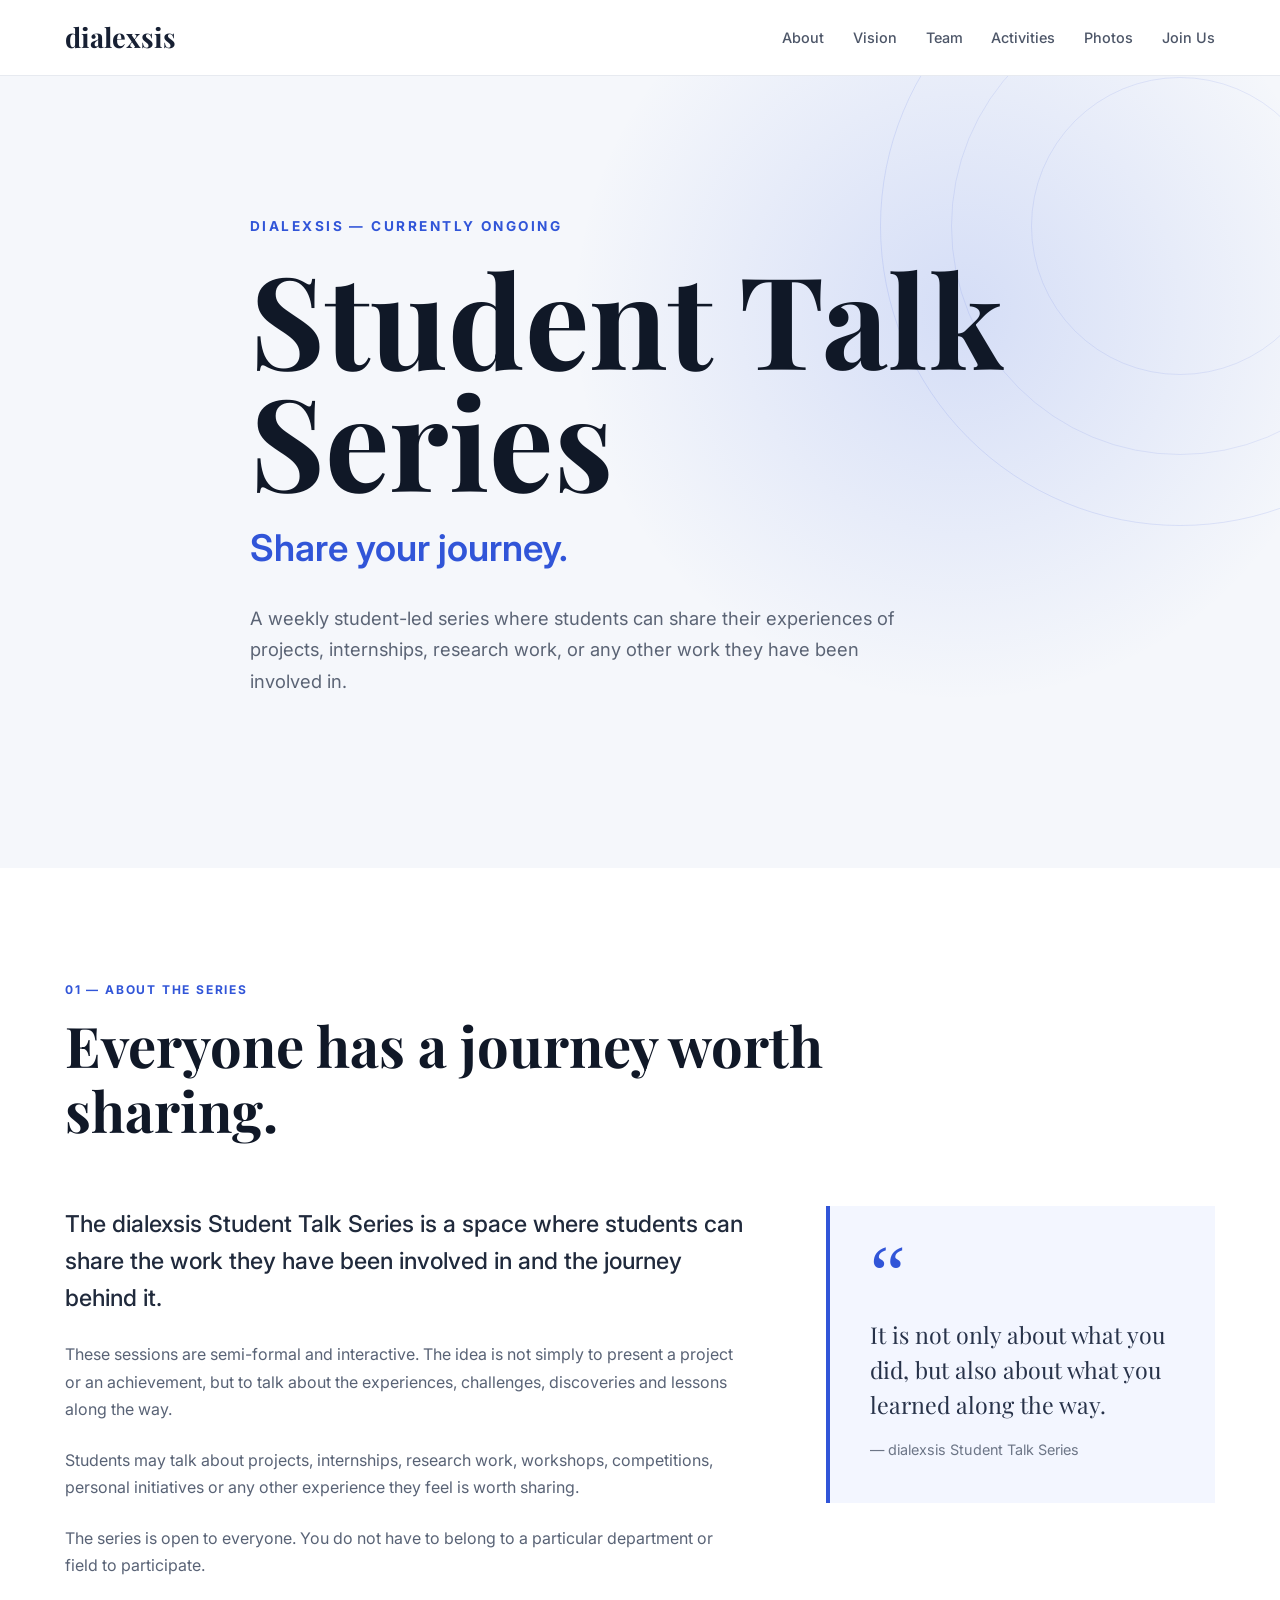
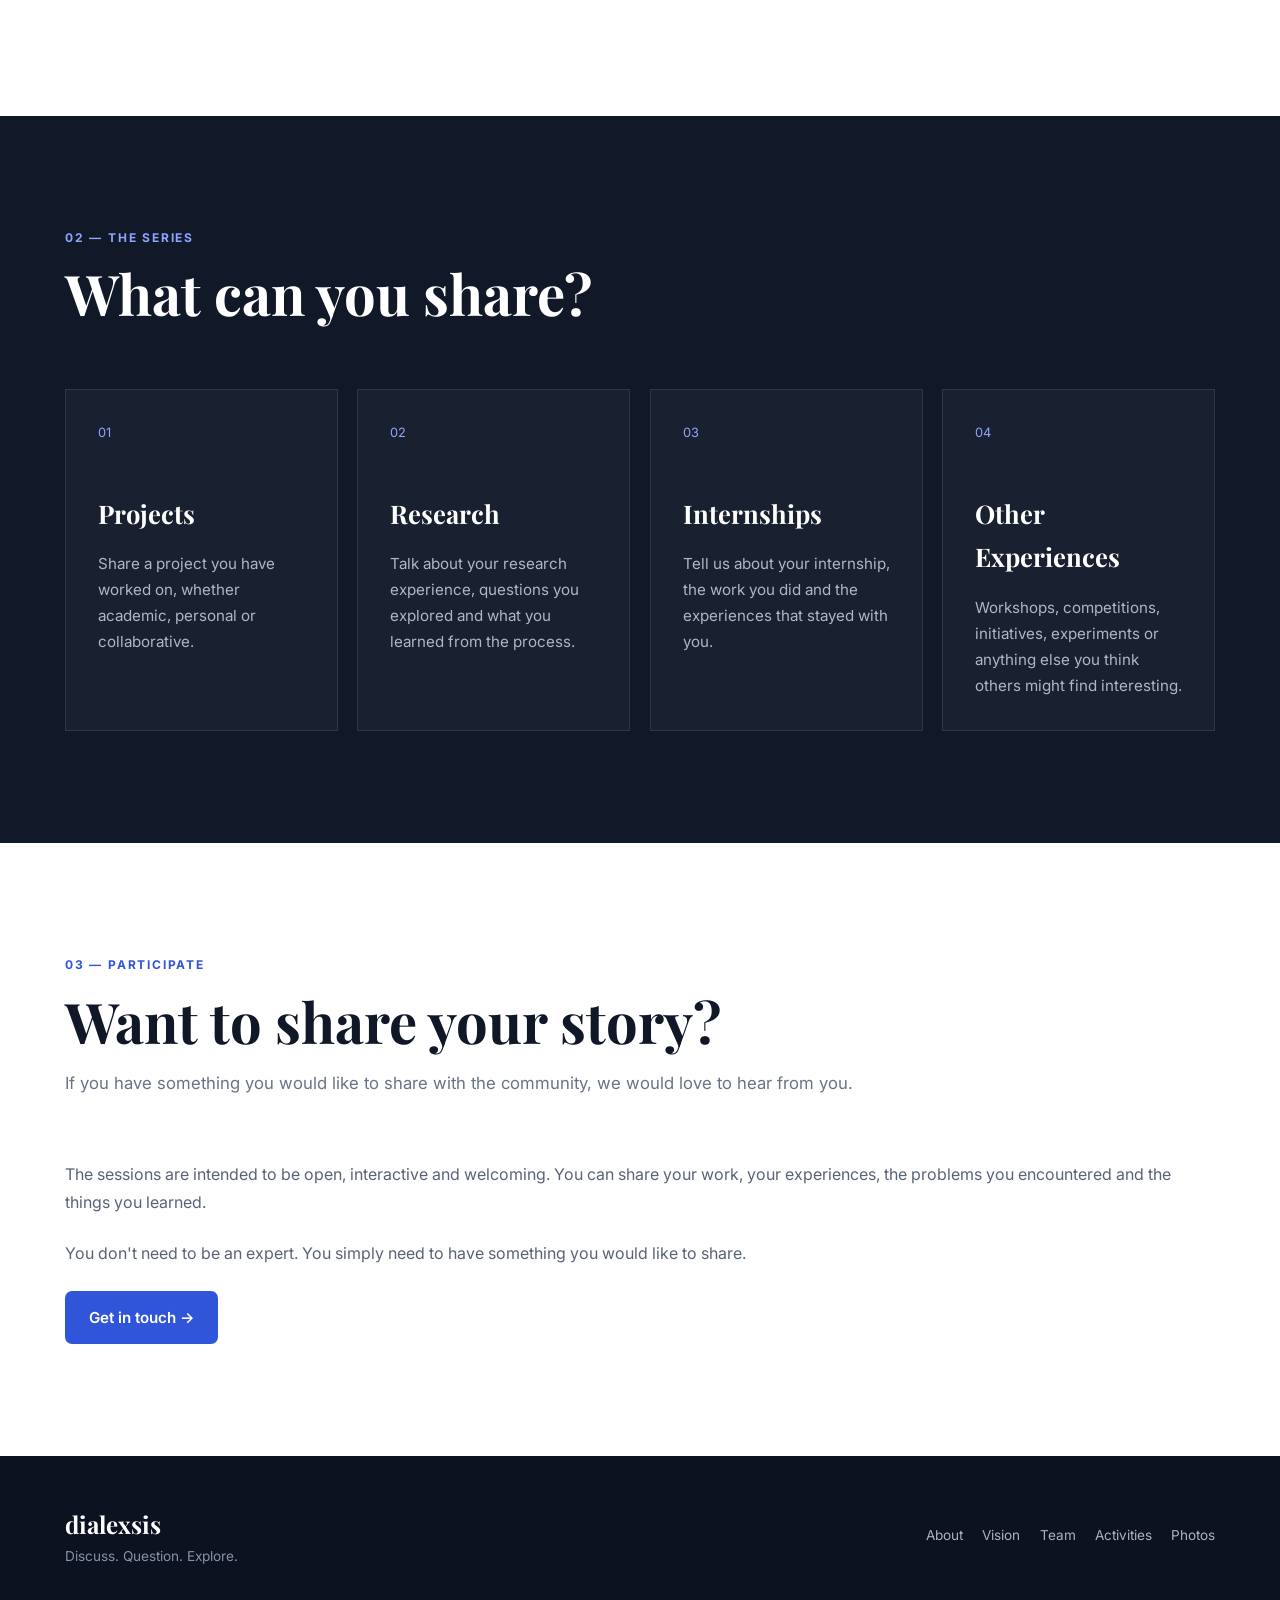
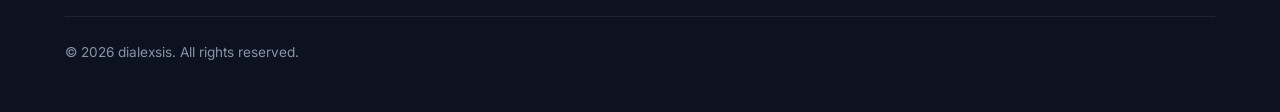
==== student-talk-series.html @ 33ed7efd "Create student-talk-series.html" ====
<!DOCTYPE html>
<html lang="en">

<head>

    <meta charset="UTF-8">

    <meta
        name="viewport"
        content="width=device-width, initial-scale=1.0"
    >

    <meta
        name="description"
        content="Dialexsis Student Talk Series — Students sharing their journeys, experiences and work."
    >

    <title>Student Talk Series | dialexsis</title>


    <!-- Google Fonts -->

    <link rel="preconnect" href="https://fonts.googleapis.com">

    <link
        rel="preconnect"
        href="https://fonts.gstatic.com"
        crossorigin
    >

    <link
        href="https://fonts.googleapis.com/css2?family=Inter:wght@400;500;600;700;800&family=Playfair+Display:wght@600;700&display=swap"
        rel="stylesheet"
    >


    <!-- Existing CSS -->

    <link
        rel="stylesheet"
        href="style.css"
    >

</head>


<body>


    <!-- =====================================================
         NAVIGATION
    ====================================================== -->

    <nav class="navbar">

        <div class="container nav-container">

            <a
                href="index.html"
                class="logo"
            >
                dialexsis
            </a>


            <ul class="nav-links">

                <li>
                    <a href="index.html#about">
                        About
                    </a>
                </li>

                <li>
                    <a href="index.html#vision">
                        Vision
                    </a>
                </li>

                <li>
                    <a href="index.html#team">
                        Team
                    </a>
                </li>

                <li>
                    <a href="index.html#activities">
                        Activities
                    </a>
                </li>

                <li>
                    <a href="index.html#gallery">
                        Photos
                    </a>
                </li>

                <li>
                    <a href="index.html#join">
                        Join Us
                    </a>
                </li>

            </ul>

        </div>

    </nav>



    <!-- =====================================================
         STUDENT TALK SERIES
    ====================================================== -->

    <header class="hero">

        <div class="hero-background"></div>

        <div class="container hero-content">

            <p class="hero-small">
                DIALEXSIS — CURRENTLY ONGOING
            </p>

            <h1>
                Student Talk Series
            </h1>

            <p class="hero-tagline">
                Share your journey.
            </p>

            <p class="hero-description">
                A weekly student-led series where students can
                share their experiences of projects, internships,
                research work, or any other work they have been
                involved in.
            </p>

        </div>

    </header>



    <!-- =====================================================
         INTRODUCTION
    ====================================================== -->

    <section class="section about">

        <div class="container">

            <div class="section-heading">

                <span>
                    01 — ABOUT THE SERIES
                </span>

                <h2>
                    Everyone has a journey worth sharing.
                </h2>

            </div>


            <div class="about-grid">

                <div class="about-main">

                    <p class="large-text">
                        The dialexsis Student Talk Series is a
                        space where students can share the work
                        they have been involved in and the journey
                        behind it.
                    </p>

                    <p>
                        These sessions are semi-formal and
                        interactive. The idea is not simply to
                        present a project or an achievement, but
                        to talk about the experiences, challenges,
                        discoveries and lessons along the way.
                    </p>

                    <p>
                        Students may talk about projects,
                        internships, research work, workshops,
                        competitions, personal initiatives or
                        any other experience they feel is worth
                        sharing.
                    </p>

                    <p>
                        The series is open to everyone. You do not
                        have to belong to a particular department
                        or field to participate.
                    </p>

                </div>


                <div class="about-quote">

                    <div class="quote-mark">
                        “
                    </div>

                    <blockquote>
                        It is not only about what you did,
                        but also about what you learned
                        along the way.
                    </blockquote>

                    <p>
                        — dialexsis Student Talk Series
                    </p>

                </div>

            </div>

        </div>

    </section>



    <!-- =====================================================
         WHAT TO EXPECT
    ====================================================== -->

    <section class="section vision">

        <div class="container">

            <div class="section-heading light">

                <span>
                    02 — THE SERIES
                </span>

                <h2>
                    What can you share?
                </h2>

            </div>


            <div class="vision-grid">


                <div class="vision-card">

                    <div class="vision-number">
                        01
                    </div>

                    <h3>
                        Projects
                    </h3>

                    <p>
                        Share a project you have worked on,
                        whether academic, personal or
                        collaborative.
                    </p>

                </div>


                <div class="vision-card">

                    <div class="vision-number">
                        02
                    </div>

                    <h3>
                        Research
                    </h3>

                    <p>
                        Talk about your research experience,
                        questions you explored and what you
                        learned from the process.
                    </p>

                </div>


                <div class="vision-card">

                    <div class="vision-number">
                        03
                    </div>

                    <h3>
                        Internships
                    </h3>

                    <p>
                        Tell us about your internship, the work
                        you did and the experiences that stayed
                        with you.
                    </p>

                </div>


                <div class="vision-card">

                    <div class="vision-number">
                        04
                    </div>

                    <h3>
                        Other Experiences
                    </h3>

                    <p>
                        Workshops, competitions, initiatives,
                        experiments or anything else you think
                        others might find interesting.
                    </p>

                </div>


            </div>

        </div>

    </section>



    <!-- =====================================================
         PARTICIPATE
    ====================================================== -->

    <section class="section">

        <div class="container">

            <div class="section-heading">

                <span>
                    03 — PARTICIPATE
                </span>

                <h2>
                    Want to share your story?
                </h2>

                <p>
                    If you have something you would like to
                    share with the community, we would love
                    to hear from you.
                </p>

            </div>


            <div class="about-main">

                <p>
                    The sessions are intended to be open,
                    interactive and welcoming. You can share
                    your work, your experiences, the problems
                    you encountered and the things you learned.
                </p>

                <p>
                    You don't need to be an expert. You simply
                    need to have something you would like to
                    share.
                </p>


                <a
                    href="mailto:dialexsis.community@gmail.com"
                    class="button button-primary"
                >
                    Get in touch →
                </a>

            </div>

        </div>

    </section>



    <!-- =====================================================
         FOOTER
    ====================================================== -->

    <footer class="footer">

        <div class="container footer-content">

            <div>

                <h3>
                    dialexsis
                </h3>

                <p>
                    Discuss. Question. Explore.
                </p>

            </div>


            <div class="footer-links">

                <a href="index.html#about">
                    About
                </a>

                <a href="index.html#vision">
                    Vision
                </a>

                <a href="index.html#team">
                    Team
                </a>

                <a href="index.html#activities">
                    Activities
                </a>

                <a href="index.html#gallery">
                    Photos
                </a>

            </div>


            <p class="copyright">
                © 2026 dialexsis. All rights reserved.
            </p>

        </div>

    </footer>


</body>

</html>
---- style.css ----
/* =========================================================
   RESET
========================================================= */

* {
    margin: 0;
    padding: 0;
    box-sizing: border-box;
}


html {
    scroll-behavior: smooth;
}


body {
    font-family: "Inter", sans-serif;
    line-height: 1.7;
    color: #172033;
    background: #ffffff;
}


img {
    width: 100%;
    display: block;
}


a {
    text-decoration: none;
    color: inherit;
}


.container {
    width: min(1150px, 90%);
    margin: 0 auto;
}


/* =========================================================
   NAVIGATION
========================================================= */

.navbar {
    position: sticky;
    top: 0;
    z-index: 1000;

    background: rgba(255, 255, 255, 0.94);

    backdrop-filter: blur(12px);

    border-bottom: 1px solid #e7eaf0;
}


.nav-container {
    min-height: 75px;

    display: flex;
    align-items: center;
    justify-content: space-between;
}


.logo {
    font-family: "Playfair Display", serif;

    font-size: 1.7rem;
    font-weight: 700;

    color: #172033;
}


.nav-links {
    list-style: none;

    display: flex;
    align-items: center;

    gap: 1.8rem;
}


.nav-links a {
    font-size: 0.9rem;
    font-weight: 500;

    color: #4d5668;

    transition: 0.25s ease;
}


.nav-links a:hover {
    color: #3155d8;
}


/* =========================================================
   HERO
========================================================= */

.hero {
    position: relative;

    min-height: 88vh;

    display: flex;
    align-items: center;

    overflow: hidden;

    background:
        radial-gradient(
            circle at 75% 30%,
            rgba(65, 105, 225, 0.18),
            transparent 35%
        ),
        #f5f7fb;
}


.hero-background {
    position: absolute;

    width: 600px;
    height: 600px;

    right: -200px;
    top: -150px;

    border-radius: 50%;

    border: 1px solid rgba(49, 85, 216, 0.12);
}


.hero-background::before,
.hero-background::after {
    content: "";

    position: absolute;

    border-radius: 50%;

    border: 1px solid rgba(49, 85, 216, 0.1);
}


.hero-background::before {
    inset: 70px;
}


.hero-background::after {
    inset: 150px;
}


.hero-content {
    position: relative;
    z-index: 2;

    max-width: 780px;
}


.hero-small {
    font-size: 0.85rem;
    font-weight: 700;

    letter-spacing: 0.18em;

    color: #3155d8;

    margin-bottom: 1.2rem;
}


.hero h1 {
    font-family: "Playfair Display", serif;

    font-size: clamp(4rem, 10vw, 8rem);

    line-height: 0.95;

    margin-bottom: 1rem;

    color: #101827;
}


.hero-tagline {
    font-size: clamp(1.5rem, 3vw, 2.3rem);

    font-weight: 600;

    color: #3155d8;

    margin-bottom: 1.5rem;
}


.hero-description {
    max-width: 650px;

    font-size: 1.15rem;

    color: #5b6475;

    margin-bottom: 2rem;
}


.hero-buttons {
    display: flex;

    flex-wrap: wrap;

    gap: 1rem;
}


/* =========================================================
   BUTTONS
========================================================= */

.button {
    display: inline-flex;

    align-items: center;
    justify-content: center;

    padding: 0.85rem 1.5rem;

    border-radius: 7px;

    font-size: 0.95rem;
    font-weight: 600;

    transition: 0.25s ease;
}


.button-primary {
    background: #3155d8;

    color: #ffffff;
}


.button-primary:hover {
    background: #2444bd;

    transform: translateY(-2px);
}


.button-secondary {
    border: 1px solid #ccd2df;

    color: #303a4d;

    background: #ffffff;
}


.button-secondary:hover {
    border-color: #3155d8;

    color: #3155d8;
}


.button-light {
    background: #ffffff;

    color: #3155d8;
}


.button-light:hover {
    transform: translateY(-2px);
}


/* =========================================================
   GENERAL SECTIONS
========================================================= */

.section {
    padding: 7rem 0;
}


.section-heading {
    max-width: 800px;

    margin-bottom: 4rem;
}


.section-heading > span {
    display: block;

    font-size: 0.75rem;
    font-weight: 700;

    letter-spacing: 0.15em;

    color: #3155d8;

    margin-bottom: 0.8rem;
}


.section-heading h2 {
    font-family: "Playfair Display", serif;

    font-size: clamp(2.3rem, 5vw, 3.5rem);

    line-height: 1.15;

    color: #101827;

    margin-bottom: 1rem;
}


.section-heading p {
    color: #697386;

    font-size: 1.05rem;
}


/* =========================================================
   ABOUT
========================================================= */

.about {
    background: #ffffff;
}


.about-grid {
    display: grid;

    grid-template-columns: 1.4fr 0.8fr;

    gap: 5rem;

    align-items: start;
}


.about-main p {
    color: #596376;

    margin-bottom: 1.5rem;
}


.about-main .large-text {
    font-size: 1.45rem;

    line-height: 1.6;

    color: #202a3c;

    font-weight: 500;
}


.about-quote {
    padding: 2.5rem;

    background: #f3f6ff;

    border-left: 4px solid #3155d8;
}


.quote-mark {
    font-family: Georgia, serif;

    font-size: 5rem;

    line-height: 0.7;

    color: #3155d8;
}


.about-quote blockquote {
    font-family: "Playfair Display", serif;

    font-size: 1.45rem;

    line-height: 1.5;

    color: #273249;

    margin: 1rem 0;
}


.about-quote p {
    font-size: 0.9rem;

    color: #6d7687;
}


/* =========================================================
   VISION
========================================================= */

.vision {
    background: #111827;

    color: #ffffff;
}


.section-heading.light h2 {
    color: #ffffff;
}


.section-heading.light > span {
    color: #8ea4ff;
}


.section-heading.light p {
    color: #aeb7c7;
}


.vision-grid {
    display: grid;

    grid-template-columns: repeat(4, 1fr);

    gap: 1.2rem;
}


.vision-card {
    padding: 2rem;

    min-height: 270px;

    border: 1px solid rgba(255, 255, 255, 0.1);

    background: rgba(255, 255, 255, 0.035);

    transition: 0.3s ease;
}


.vision-card:hover {
    transform: translateY(-5px);

    border-color: rgba(142, 164, 255, 0.5);
}


.vision-number {
    font-size: 0.8rem;

    color: #8ea4ff;

    margin-bottom: 3rem;
}


.vision-card h3 {
    font-family: "Playfair Display", serif;

    font-size: 1.6rem;

    margin-bottom: 1rem;
}


.vision-card p {
    color: #aeb7c7;

    font-size: 0.95rem;
}


/* =========================================================
   TEAM
========================================================= */

.team {
    background: #f8f9fc;
}


.team-grid {
    display: grid;

    grid-template-columns: repeat(3, 1fr);

    gap: 1.5rem;
}


.team-card {
    background: #ffffff;

    border: 1px solid #e4e7ee;

    overflow: hidden;

    transition: 0.3s ease;
}


.team-card:hover {
    transform: translateY(-5px);

    box-shadow: 0 15px 35px rgba(20, 30, 50, 0.08);
}


.team-photo {
    height: 320px;

    overflow: hidden;

    background: #e8ebf2;
}


.team-photo img {
    width: 100%;
    height: 100%;

    object-fit: cover;
}


.team-info {
    padding: 1.8rem;
}


.team-info h3 {
    font-size: 1.25rem;

    margin-bottom: 0.3rem;
}


.team-role {
    color: #3155d8;

    font-size: 0.85rem;
    font-weight: 600;

    margin-bottom: 1rem;
}


.team-info p:last-child {
    color: #687285;

    font-size: 0.9rem;
}


/* =========================================================
   ACTIVITIES
========================================================= */

.activities {
    background: #ffffff;
}


.activity-grid {
    display: grid;

    grid-template-columns: repeat(2, 1fr);

    gap: 1.5rem;
}


.activity-card {
    border: 1px solid #e2e6ee;

    background: #ffffff;

    padding: 2.3rem;

    transition: 0.3s ease;
}


.activity-card:hover {
    transform: translateY(-4px);

    box-shadow: 0 15px 35px rgba(20, 30, 50, 0.07);
}


.activity-card.featured {
    grid-column: span 2;

    display: grid;

    grid-template-columns: 1fr 1fr;

    padding: 0;

    overflow: hidden;
}


.activity-image {
    min-height: 350px;

    background: #e9edf5;
}


.activity-image img {
    width: 100%;
    height: 100%;

    object-fit: cover;
}


.activity-card.featured .activity-content {
    padding: 3rem;
}


.activity-icon {
    font-size: 2rem;

    color: #3155d8;

    margin-bottom: 1.5rem;
}


.activity-label {
    font-size: 0.7rem;

    letter-spacing: 0.14em;

    font-weight: 700;

    color: #3155d8;
}


.activity-content h3 {
    font-family: "Playfair Display", serif;

    font-size: 1.7rem;

    margin: 0.6rem 0 1rem;
}


.activity-content p {
    color: #697386;

    font-size: 0.95rem;

    margin-bottom: 1rem;
}


/* =========================================================
   GALLERY
========================================================= */

.gallery {
    background: #f8f9fc;
}


.gallery-grid {
    display: grid;

    grid-template-columns: repeat(3, 1fr);

    grid-auto-rows: 260px;

    gap: 1rem;
}


.gallery-item {
    overflow: hidden;

    background: #e4e8ef;
}


.gallery-item.large {
    grid-column: span 2;
}


.gallery-item img {
    width: 100%;
    height: 100%;

    object-fit: cover;

    transition: transform 0.5s ease;
}


.gallery-item:hover img {
    transform: scale(1.04);
}


/* =========================================================
   JOIN
========================================================= */

.join {
    padding: 7rem 0;

    background: #3155d8;

    color: #ffffff;

    text-align: center;
}


.join-content {
    max-width: 750px;
}


.join-content > span {
    font-size: 0.75rem;

    font-weight: 700;

    letter-spacing: 0.15em;

    color: #c9d3ff;
}


.join h2 {
    font-family: "Playfair Display", serif;

    font-size: clamp(2.4rem, 5vw, 4rem);

    line-height: 1.15;

    margin: 1rem 0 1.5rem;
}


.join p {
    color: #dce3ff;

    max-width: 650px;

    margin: 0 auto 0.8rem;
}


.join .button {
    margin-top: 1.5rem;
}


/* =========================================================
   CONTACT
========================================================= */

.contact {
    background: #ffffff;
}


.contact-grid {
    display: grid;

    grid-template-columns: 1fr 1fr;

    gap: 4rem;
}


.contact-grid p {
    font-size: 1.2rem;

    color: #626c7d;
}


.contact-details {
    display: flex;

    flex-direction: column;

    gap: 1rem;
}


.contact-details a {
    color: #3155d8;

    font-weight: 600;
}


.contact-details a:hover {
    text-decoration: underline;
}


/* =========================================================
   FOOTER
========================================================= */

.footer {
    background: #0c1220;

    color: #ffffff;

    padding: 3rem 0;
}


.footer-content {
    display: grid;

    grid-template-columns: 1fr auto;

    gap: 2rem;

    align-items: center;
}


.footer h3 {
    font-family: "Playfair Display", serif;

    font-size: 1.5rem;
}


.footer p {
    color: #8993a6;

    font-size: 0.85rem;
}


.footer-links {
    display: flex;

    flex-wrap: wrap;

    gap: 1.2rem;
}


.footer-links a {
    color: #aab2c0;

    font-size: 0.85rem;
}


.footer-links a:hover {
    color: #ffffff;
}


.copyright {
    grid-column: 1 / -1;

    border-top: 1px solid rgba(255, 255, 255, 0.08);

    padding-top: 1.5rem;

    margin-top: 1rem;
}


/* =========================================================
   RESPONSIVE
========================================================= */

@media (max-width: 900px) {

    .nav-links {
        gap: 1rem;
    }


    .about-grid {
        grid-template-columns: 1fr;

        gap: 3rem;
    }


    .vision-grid {
        grid-template-columns: repeat(2, 1fr);
    }


    .team-grid {
        grid-template-columns: repeat(2, 1fr);
    }


    .activity-card.featured {
        grid-template-columns: 1fr;
    }


    .activity-card.featured {
        grid-column: span 1;
    }


    .gallery-grid {
        grid-template-columns: repeat(2, 1fr);
    }


    .gallery-item.large {
        grid-column: span 2;
    }

}


@media (max-width: 650px) {

    .navbar {
        position: relative;
    }


    .nav-container {
        flex-direction: column;

        padding: 1rem 0;

        gap: 1rem;
    }


    .nav-links {
        width: 100%;

        justify-content: center;

        flex-wrap: wrap;

        gap: 0.8rem 1rem;
    }


    .hero {
        min-height: 80vh;
    }


    .hero h1 {
        font-size: 4rem;
    }


    .hero-tagline {
        font-size: 1.5rem;
    }


    .section {
        padding: 5rem 0;
    }


    .vision-grid {
        grid-template-columns: 1fr;
    }


    .team-grid {
        grid-template-columns: 1fr;
    }


    .activity-grid {
        grid-template-columns: 1fr;
    }


    .activity-card.featured {
        grid-column: span 1;
    }


    .gallery-grid {
        grid-template-columns: 1fr;

        grid-auto-rows: 250px;
    }


    .gallery-item.large {
        grid-column: span 1;
    }


    .contact-grid {
        grid-template-columns: 1fr;

        gap: 2rem;
    }


    .footer-content {
        grid-template-columns: 1fr;
    }


    .footer-links {
        justify-content: flex-start;
    }

}
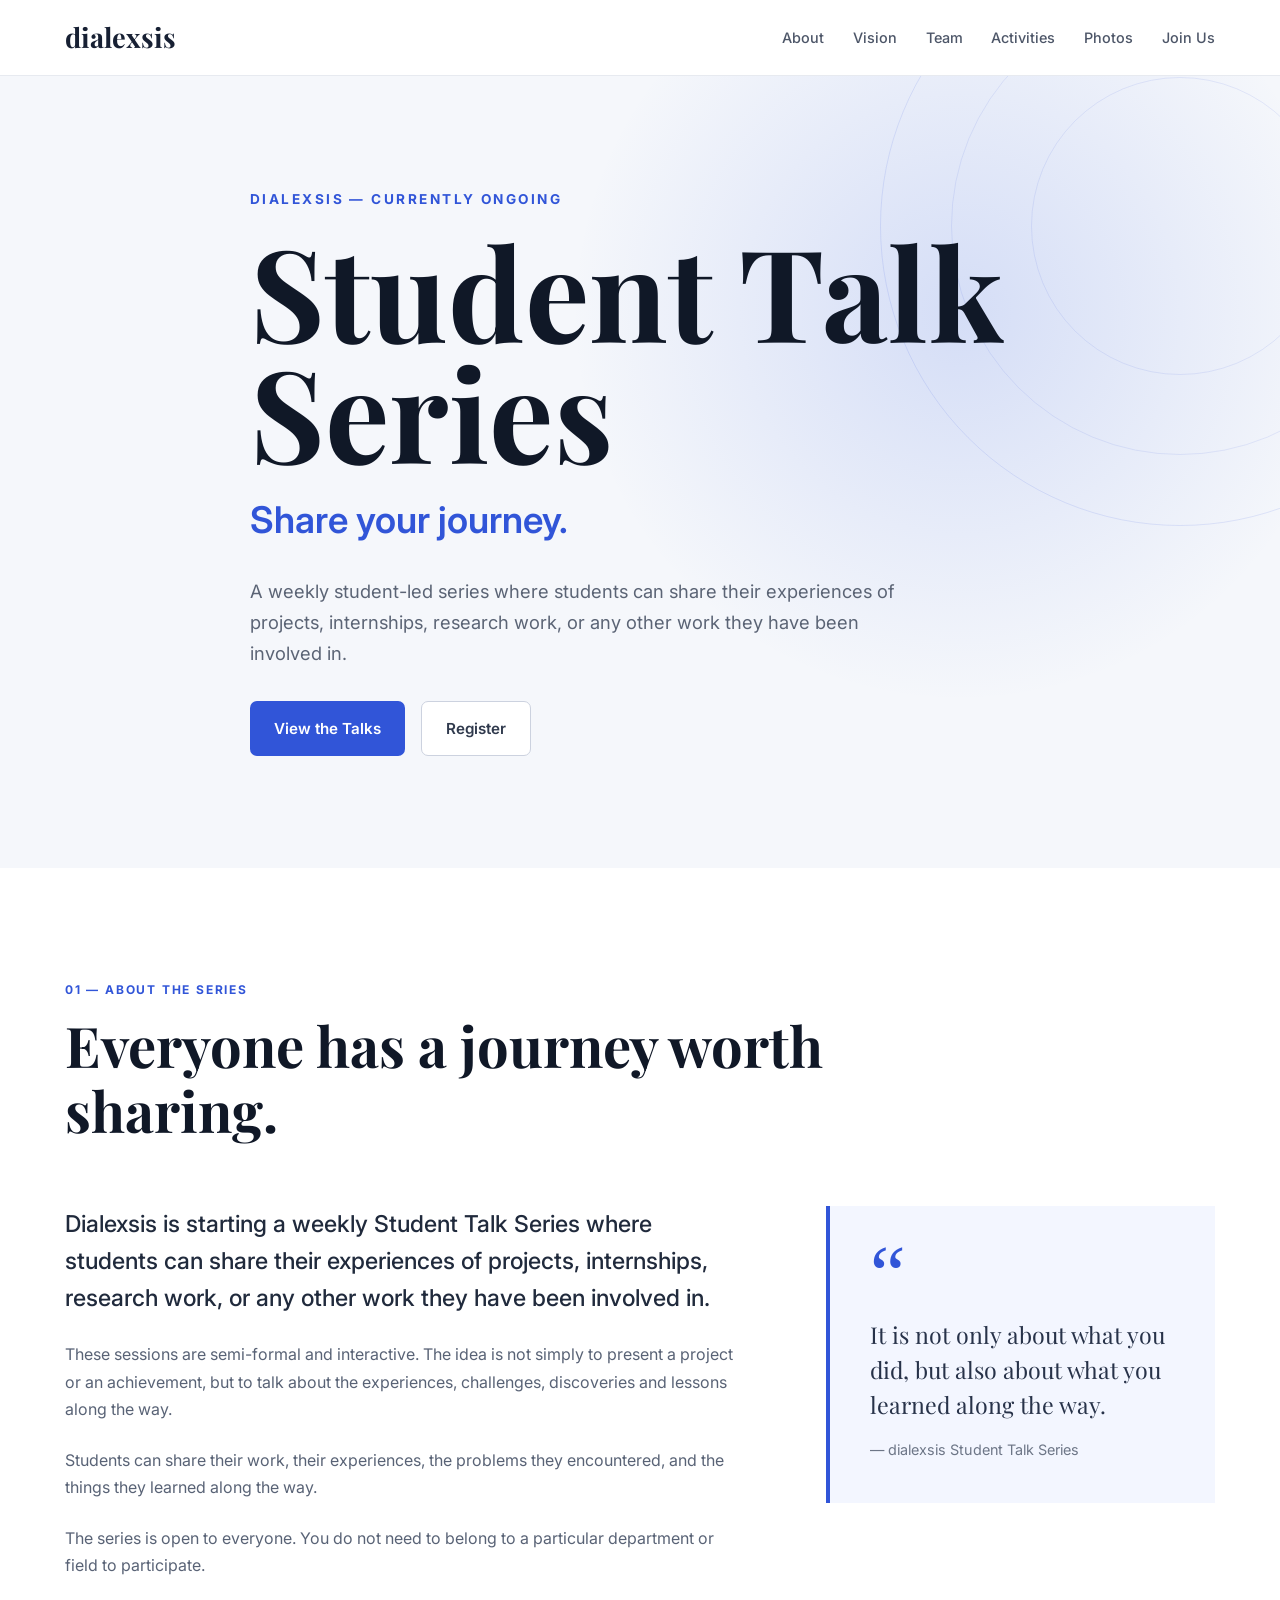
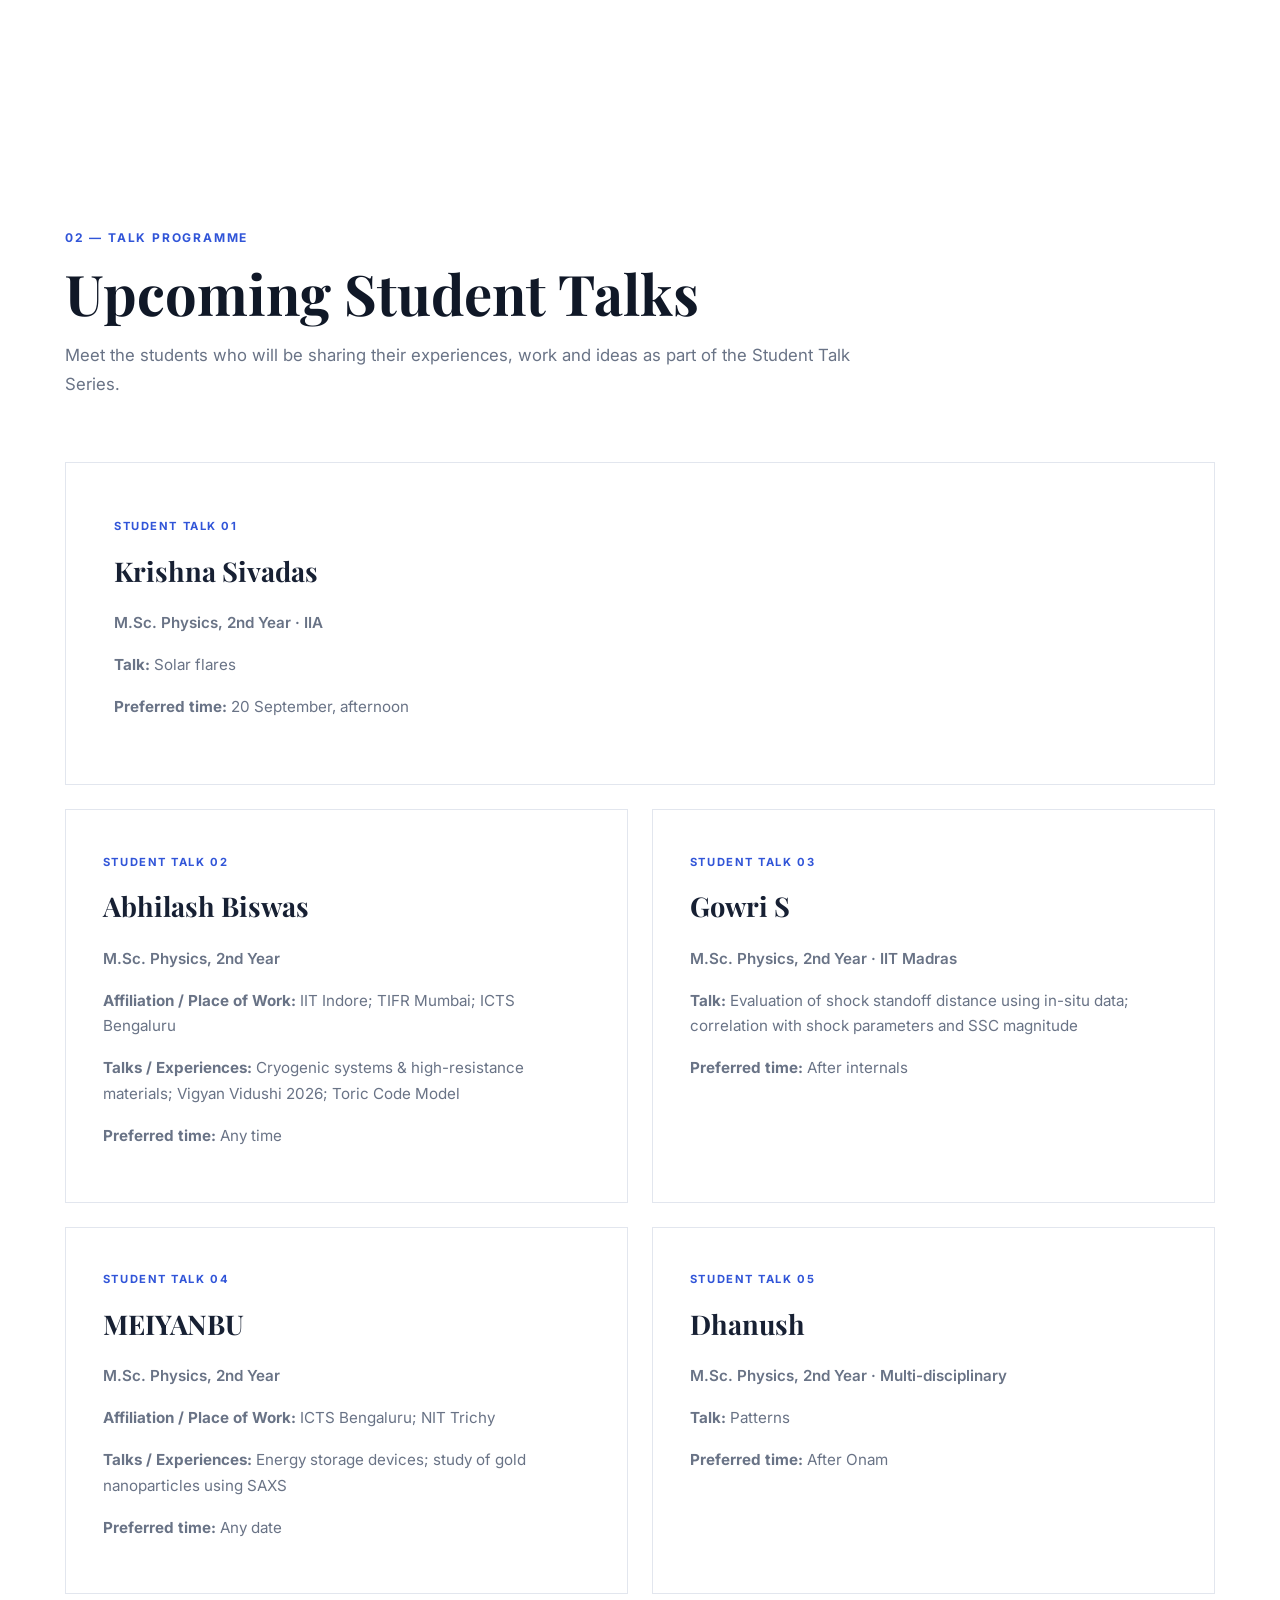
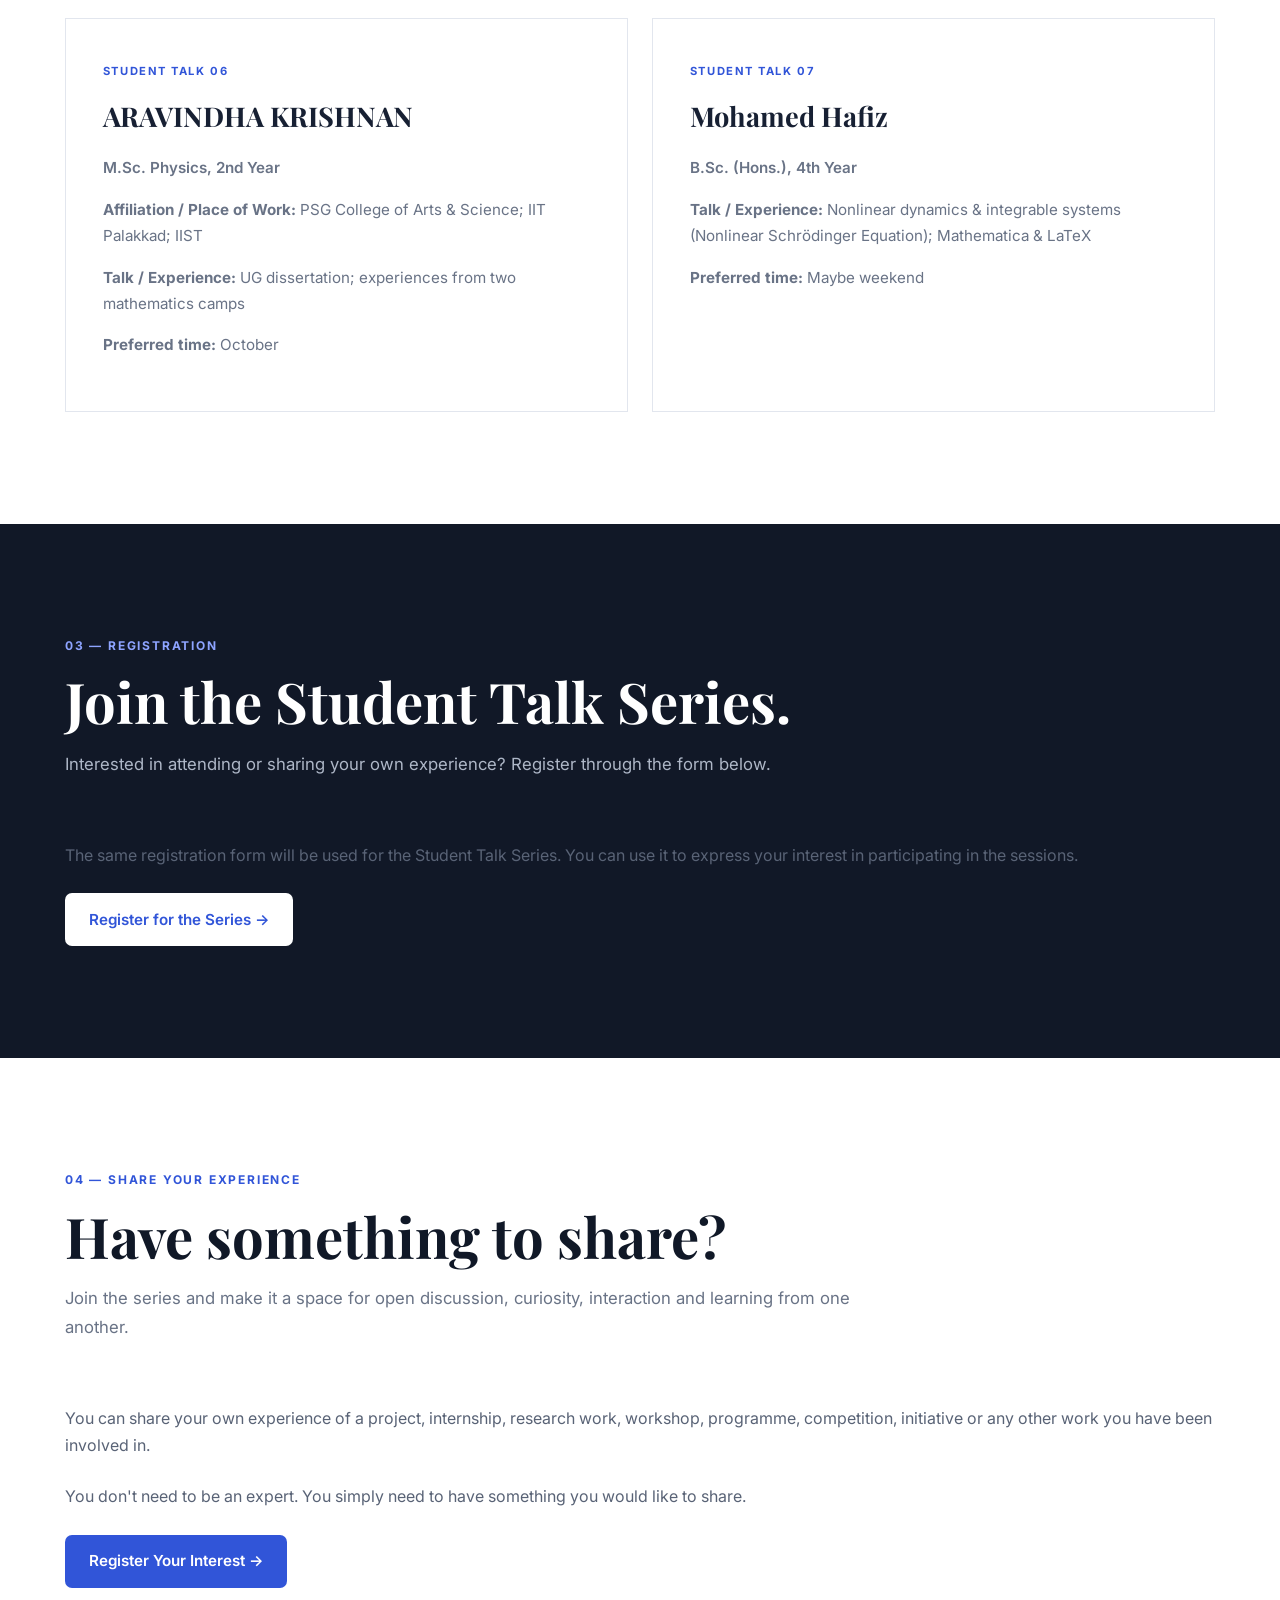
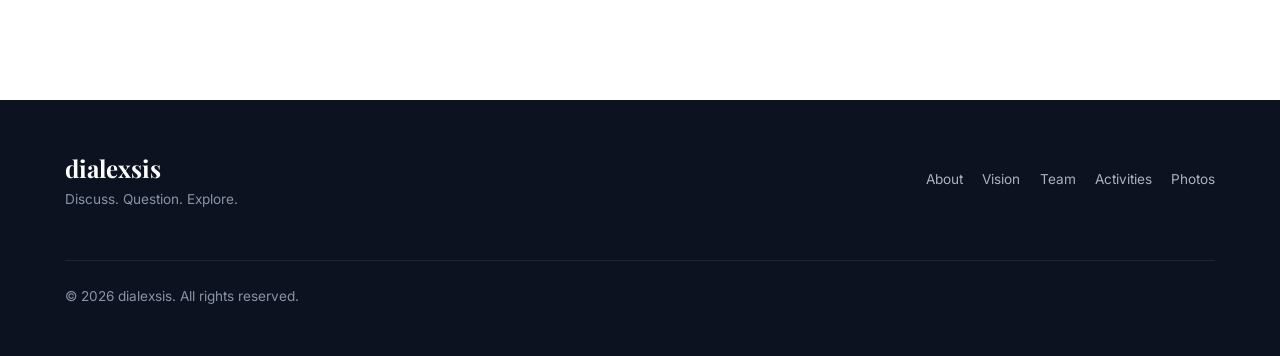
==== commit 1fe6d1ba: "Update student-talk-series.html" ====
--- a/student-talk-series.html
+++ b/student-talk-series.html
@@ -110,7 +110,7 @@
 
 
     <!-- =====================================================
-         STUDENT TALK SERIES
+         HERO
     ====================================================== -->
 
     <header class="hero">
@@ -138,6 +138,26 @@
                 involved in.
             </p>
 
+            <div class="hero-buttons">
+
+                <a
+                    href="#programme"
+                    class="button button-primary"
+                >
+                    View the Talks
+                </a>
+
+                <a
+                    href="https://docs.google.com/forms/d/e/1FAIpQLSfVk_ZsrqRqJwpsiGbAh3RlLjJ_Kyf0ZN32Xm0e-_2eigm2JQ/viewform?usp=publish-editor"
+                    target="_blank"
+                    rel="noopener noreferrer"
+                    class="button button-secondary"
+                >
+                    Register
+                </a>
+
+            </div>
+
         </div>
 
     </header>
@@ -145,7 +165,7 @@
 
 
     <!-- =====================================================
-         INTRODUCTION
+         ABOUT THE SERIES
     ====================================================== -->
 
     <section class="section about">
@@ -170,10 +190,11 @@
                 <div class="about-main">
 
                     <p class="large-text">
-                        The dialexsis Student Talk Series is a
-                        space where students can share the work
-                        they have been involved in and the journey
-                        behind it.
+                        Dialexsis is starting a weekly Student Talk
+                        Series where students can share their
+                        experiences of projects, internships,
+                        research work, or any other work they have
+                        been involved in.
                     </p>
 
                     <p>
@@ -185,16 +206,14 @@
                     </p>
 
                     <p>
-                        Students may talk about projects,
-                        internships, research work, workshops,
-                        competitions, personal initiatives or
-                        any other experience they feel is worth
-                        sharing.
+                        Students can share their work, their
+                        experiences, the problems they encountered,
+                        and the things they learned along the way.
                     </p>
 
                     <p>
                         The series is open to everyone. You do not
-                        have to belong to a particular department
+                        need to belong to a particular department
                         or field to participate.
                     </p>
 
@@ -228,9 +247,346 @@
 
 
     <!-- =====================================================
-         WHAT TO EXPECT
+         TALK PROGRAMME
     ====================================================== -->
 
+    <section
+        id="programme"
+        class="section activities"
+    >
+
+        <div class="container">
+
+            <div class="section-heading">
+
+                <span>
+                    02 — TALK PROGRAMME
+                </span>
+
+                <h2>
+                    Upcoming Student Talks
+                </h2>
+
+                <p>
+                    Meet the students who will be sharing their
+                    experiences, work and ideas as part of the
+                    Student Talk Series.
+                </p>
+
+            </div>
+
+
+            <div class="activity-grid">
+
+
+                <!-- TALK 1 -->
+
+                <article class="activity-card featured">
+
+                    <div class="activity-content">
+
+                        <span class="activity-label">
+                            STUDENT TALK 01
+                        </span>
+
+                        <h3>
+                            Krishna Sivadas
+                        </h3>
+
+                        <p class="team-role">
+                            M.Sc. Physics, 2nd Year · IIA
+                        </p>
+
+                        <p>
+                            <strong>
+                                Talk:
+                            </strong>
+                            Solar flares
+                        </p>
+
+                        <p>
+                            <strong>
+                                Preferred time:
+                            </strong>
+                            20 September, afternoon
+                        </p>
+
+                    </div>
+
+                </article>
+
+
+
+                <!-- TALK 2 -->
+
+                <article class="activity-card">
+
+                    <div class="activity-content">
+
+                        <span class="activity-label">
+                            STUDENT TALK 02
+                        </span>
+
+                        <h3>
+                            Abhilash Biswas
+                        </h3>
+
+                        <p class="team-role">
+                            M.Sc. Physics, 2nd Year
+                        </p>
+
+                        <p>
+                            <strong>
+                                Affiliation / Place of Work:
+                            </strong>
+                            IIT Indore; TIFR Mumbai; ICTS Bengaluru
+                        </p>
+
+                        <p>
+                            <strong>
+                                Talks / Experiences:
+                            </strong>
+                            Cryogenic systems &amp;
+                            high-resistance materials;
+                            Vigyan Vidushi 2026;
+                            Toric Code Model
+                        </p>
+
+                        <p>
+                            <strong>
+                                Preferred time:
+                            </strong>
+                            Any time
+                        </p>
+
+                    </div>
+
+                </article>
+
+
+
+                <!-- TALK 3 -->
+
+                <article class="activity-card">
+
+                    <div class="activity-content">
+
+                        <span class="activity-label">
+                            STUDENT TALK 03
+                        </span>
+
+                        <h3>
+                            Gowri S
+                        </h3>
+
+                        <p class="team-role">
+                            M.Sc. Physics, 2nd Year · IIT Madras
+                        </p>
+
+                        <p>
+                            <strong>
+                                Talk:
+                            </strong>
+                            Evaluation of shock standoff distance
+                            using in-situ data; correlation with
+                            shock parameters and SSC magnitude
+                        </p>
+
+                        <p>
+                            <strong>
+                                Preferred time:
+                            </strong>
+                            After internals
+                        </p>
+
+                    </div>
+
+                </article>
+
+
+
+                <!-- TALK 4 -->
+
+                <article class="activity-card">
+
+                    <div class="activity-content">
+
+                        <span class="activity-label">
+                            STUDENT TALK 04
+                        </span>
+
+                        <h3>
+                            MEIYANBU
+                        </h3>
+
+                        <p class="team-role">
+                            M.Sc. Physics, 2nd Year
+                        </p>
+
+                        <p>
+                            <strong>
+                                Affiliation / Place of Work:
+                            </strong>
+                            ICTS Bengaluru; NIT Trichy
+                        </p>
+
+                        <p>
+                            <strong>
+                                Talks / Experiences:
+                            </strong>
+                            Energy storage devices;
+                            study of gold nanoparticles using SAXS
+                        </p>
+
+                        <p>
+                            <strong>
+                                Preferred time:
+                            </strong>
+                            Any date
+                        </p>
+
+                    </div>
+
+                </article>
+
+
+
+                <!-- TALK 5 -->
+
+                <article class="activity-card">
+
+                    <div class="activity-content">
+
+                        <span class="activity-label">
+                            STUDENT TALK 05
+                        </span>
+
+                        <h3>
+                            Dhanush
+                        </h3>
+
+                        <p class="team-role">
+                            M.Sc. Physics, 2nd Year · Multi-disciplinary
+                        </p>
+
+                        <p>
+                            <strong>
+                                Talk:
+                            </strong>
+                            Patterns
+                        </p>
+
+                        <p>
+                            <strong>
+                                Preferred time:
+                            </strong>
+                            After Onam
+                        </p>
+
+                    </div>
+
+                </article>
+
+
+
+                <!-- TALK 6 -->
+
+                <article class="activity-card">
+
+                    <div class="activity-content">
+
+                        <span class="activity-label">
+                            STUDENT TALK 06
+                        </span>
+
+                        <h3>
+                            ARAVINDHA KRISHNAN
+                        </h3>
+
+                        <p class="team-role">
+                            M.Sc. Physics, 2nd Year
+                        </p>
+
+                        <p>
+                            <strong>
+                                Affiliation / Place of Work:
+                            </strong>
+                            PSG College of Arts &amp; Science;
+                            IIT Palakkad; IIST
+                        </p>
+
+                        <p>
+                            <strong>
+                                Talk / Experience:
+                            </strong>
+                            UG dissertation; experiences from
+                            two mathematics camps
+                        </p>
+
+                        <p>
+                            <strong>
+                                Preferred time:
+                            </strong>
+                            October
+                        </p>
+
+                    </div>
+
+                </article>
+
+
+
+                <!-- TALK 7 -->
+
+                <article class="activity-card">
+
+                    <div class="activity-content">
+
+                        <span class="activity-label">
+                            STUDENT TALK 07
+                        </span>
+
+                        <h3>
+                            Mohamed Hafiz
+                        </h3>
+
+                        <p class="team-role">
+                            B.Sc. (Hons.), 4th Year
+                        </p>
+
+                        <p>
+                            <strong>
+                                Talk / Experience:
+                            </strong>
+                            Nonlinear dynamics &amp; integrable
+                            systems (Nonlinear Schrödinger Equation);
+                            Mathematica &amp; LaTeX
+                        </p>
+
+                        <p>
+                            <strong>
+                                Preferred time:
+                            </strong>
+                            Maybe weekend
+                        </p>
+
+                    </div>
+
+                </article>
+
+
+            </div>
+
+        </div>
+
+    </section>
+
+
+
+    <!-- =====================================================
+         REGISTRATION
+    ====================================================== -->
+
     <section class="section vision">
 
         <div class="container">
@@ -238,94 +594,39 @@
             <div class="section-heading light">
 
                 <span>
-                    02 — THE SERIES
+                    03 — REGISTRATION
                 </span>
 
                 <h2>
-                    What can you share?
+                    Join the Student Talk Series.
                 </h2>
 
-            </div>
-
-
-            <div class="vision-grid">
-
-
-                <div class="vision-card">
-
-                    <div class="vision-number">
-                        01
-                    </div>
-
-                    <h3>
-                        Projects
-                    </h3>
-
-                    <p>
-                        Share a project you have worked on,
-                        whether academic, personal or
-                        collaborative.
-                    </p>
-
-                </div>
-
-
-                <div class="vision-card">
-
-                    <div class="vision-number">
-                        02
-                    </div>
-
-                    <h3>
-                        Research
-                    </h3>
-
-                    <p>
-                        Talk about your research experience,
-                        questions you explored and what you
-                        learned from the process.
-                    </p>
-
-                </div>
-
-
-                <div class="vision-card">
-
-                    <div class="vision-number">
-                        03
-                    </div>
-
-                    <h3>
-                        Internships
-                    </h3>
-
-                    <p>
-                        Tell us about your internship, the work
-                        you did and the experiences that stayed
-                        with you.
-                    </p>
-
-                </div>
-
-
-                <div class="vision-card">
-
-                    <div class="vision-number">
-                        04
-                    </div>
-
-                    <h3>
-                        Other Experiences
-                    </h3>
-
-                    <p>
-                        Workshops, competitions, initiatives,
-                        experiments or anything else you think
-                        others might find interesting.
-                    </p>
-
-                </div>
-
+                <p>
+                    Interested in attending or sharing your own
+                    experience? Register through the form below.
+                </p>
+
+            </div>
+
+
+            <div class="about-main">
+
+                <p>
+                    The same registration form will be used for
+                    the Student Talk Series. You can use it to
+                    express your interest in participating in the
+                    sessions.
+                </p>
+
+
+                <a
+                    href="https://docs.google.com/forms/d/e/1FAIpQLSfVk_ZsrqRqJwpsiGbAh3RlLjJ_Kyf0ZN32Xm0e-_2eigm2JQ/viewform?usp=publish-editor"
+                    target="_blank"
+                    rel="noopener noreferrer"
+                    class="button button-light"
+                >
+                    Register for the Series →
+                </a>
 
             </div>
 
@@ -346,17 +647,17 @@
             <div class="section-heading">
 
                 <span>
-                    03 — PARTICIPATE
+                    04 — SHARE YOUR EXPERIENCE
                 </span>
 
                 <h2>
-                    Want to share your story?
+                    Have something to share?
                 </h2>
 
                 <p>
-                    If you have something you would like to
-                    share with the community, we would love
-                    to hear from you.
+                    Join the series and make it a space for open
+                    discussion, curiosity, interaction and
+                    learning from one another.
                 </p>
 
             </div>
@@ -365,24 +666,25 @@
             <div class="about-main">
 
                 <p>
-                    The sessions are intended to be open,
-                    interactive and welcoming. You can share
-                    your work, your experiences, the problems
-                    you encountered and the things you learned.
+                    You can share your own experience of a project,
+                    internship, research work, workshop, programme,
+                    competition, initiative or any other work you
+                    have been involved in.
                 </p>
 
                 <p>
-                    You don't need to be an expert. You simply
-                    need to have something you would like to
-                    share.
+                    You don't need to be an expert. You simply need
+                    to have something you would like to share.
                 </p>
 
 
                 <a
-                    href="mailto:dialexsis.community@gmail.com"
+                    href="https://docs.google.com/forms/d/e/1FAIpQLSfVk_ZsrqRqJwpsiGbAh3RlLjJ_Kyf0ZN32Xm0e-_2eigm2JQ/viewform?usp=publish-editor"
+                    target="_blank"
+                    rel="noopener noreferrer"
                     class="button button-primary"
                 >
-                    Get in touch →
+                    Register Your Interest →
                 </a>
 
             </div>
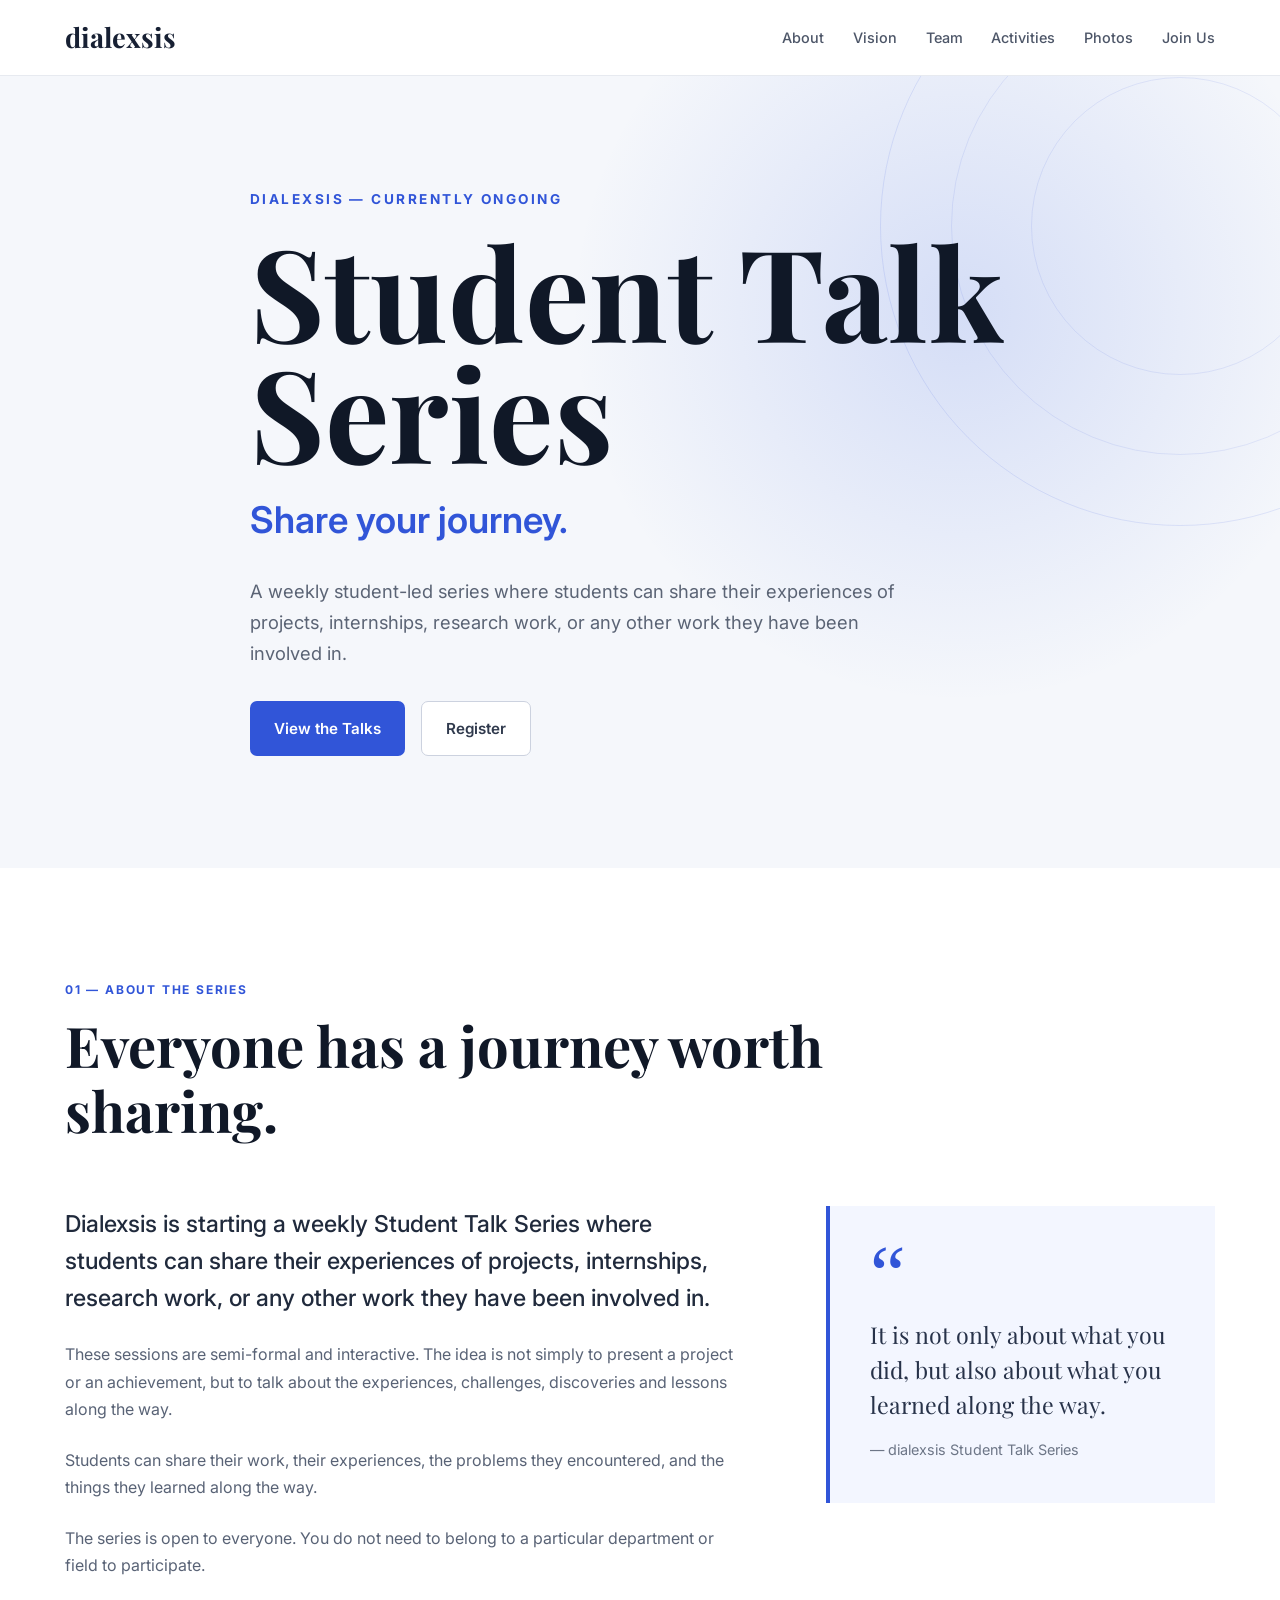
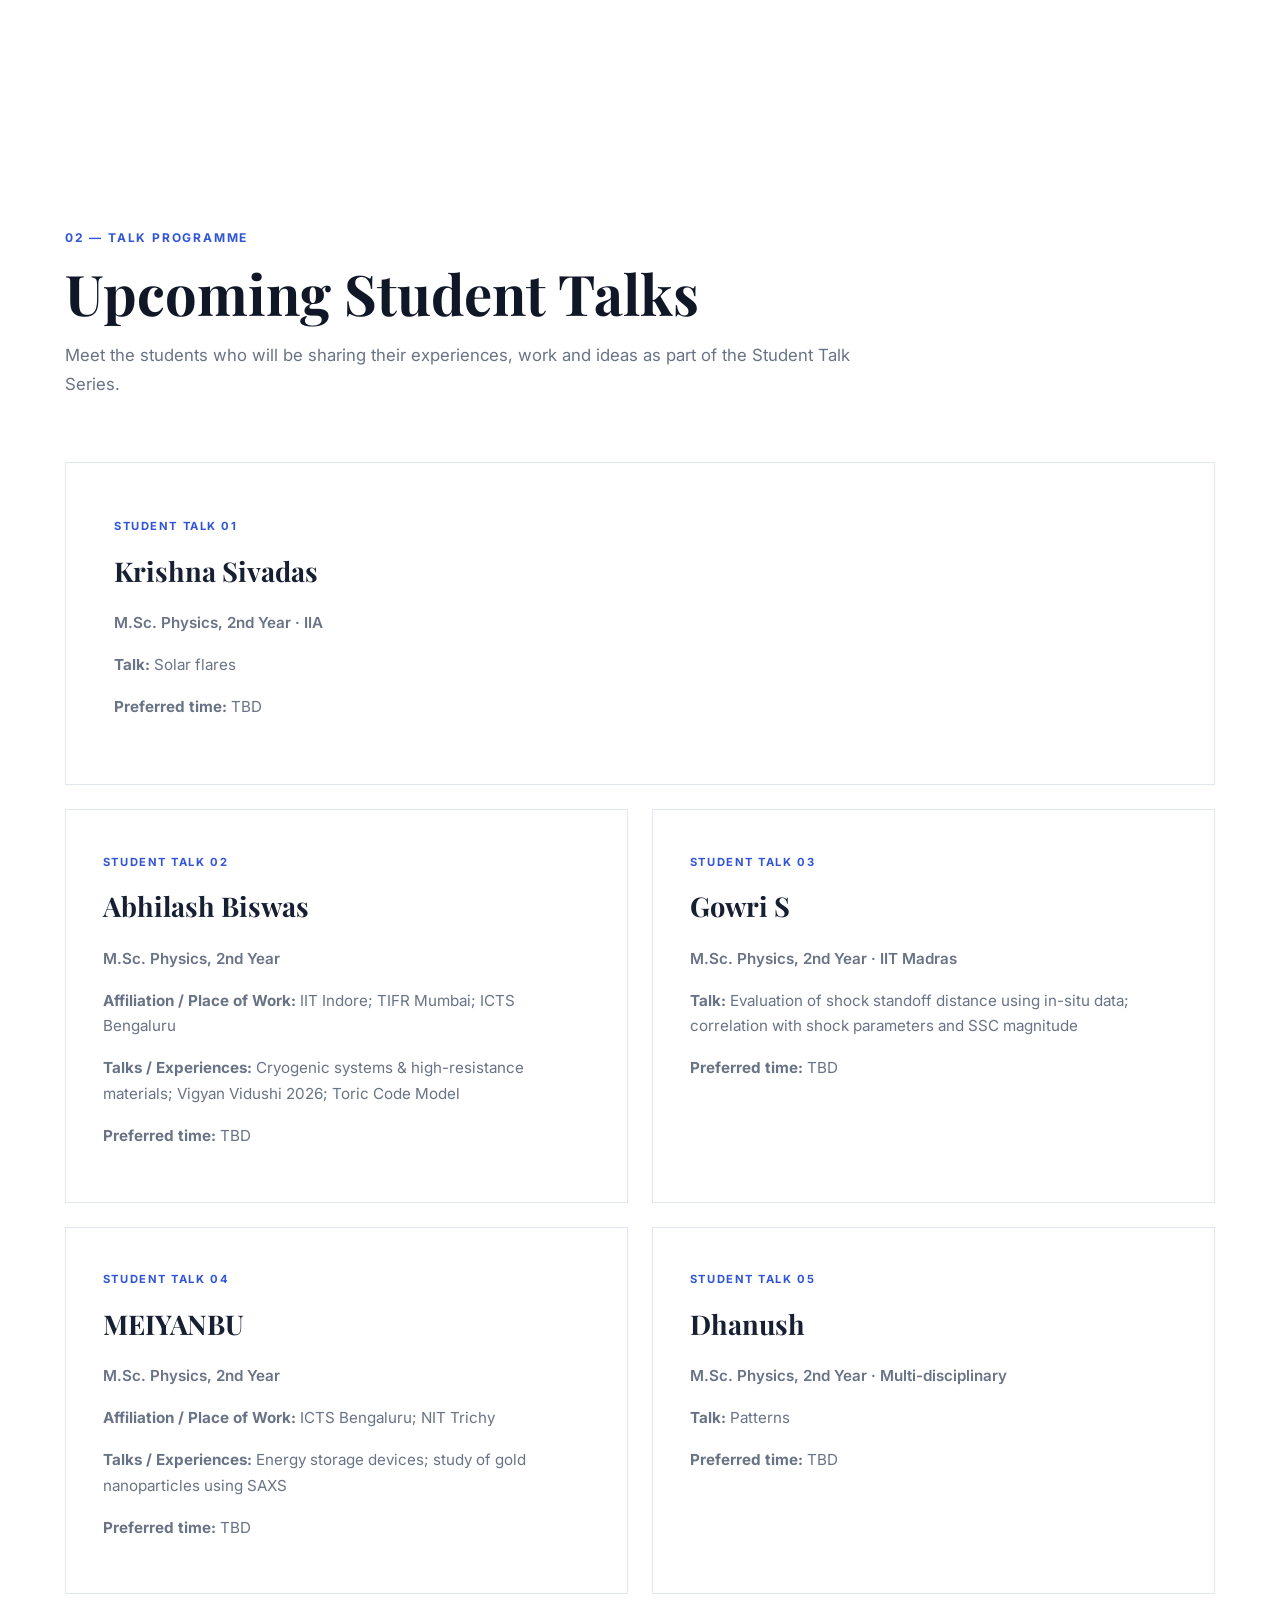
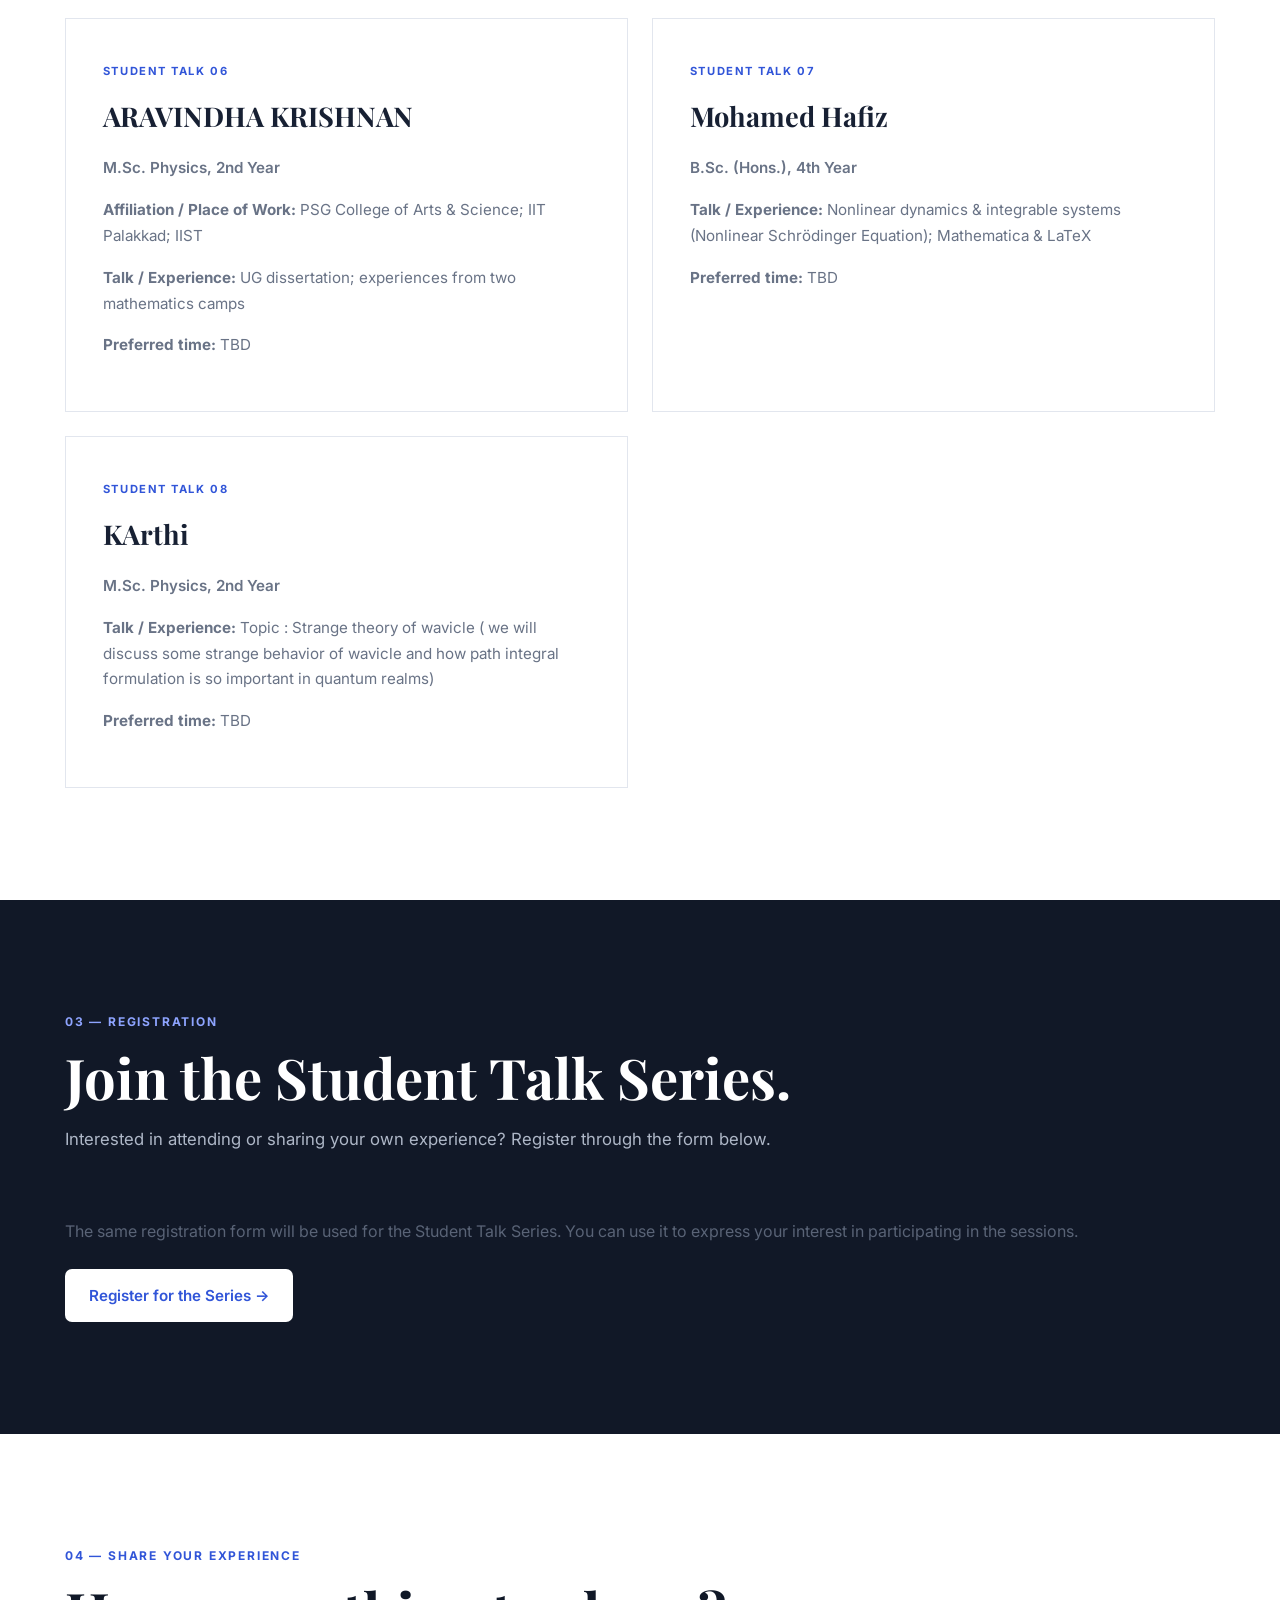
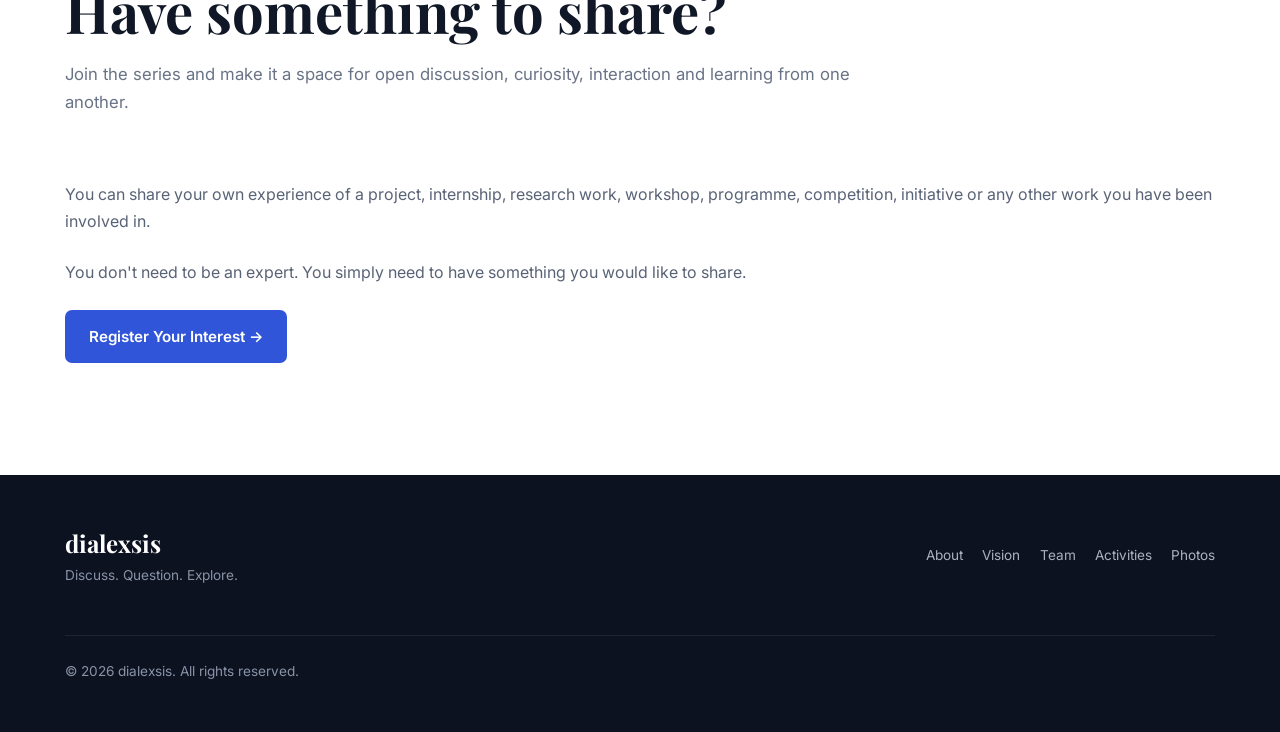
==== commit f2b828f3: "Update student-talk-series.html" ====
--- a/student-talk-series.html
+++ b/student-talk-series.html
@@ -308,7 +308,7 @@
                             <strong>
                                 Preferred time:
                             </strong>
-                            20 September, afternoon
+                            TBD
                         </p>
 
                     </div>
@@ -356,7 +356,7 @@
                             <strong>
                                 Preferred time:
                             </strong>
-                            Any time
+                            TBD
                         </p>
 
                     </div>
@@ -396,7 +396,7 @@
                             <strong>
                                 Preferred time:
                             </strong>
-                            After internals
+                            TBD
                         </p>
 
                     </div>
@@ -442,7 +442,7 @@
                             <strong>
                                 Preferred time:
                             </strong>
-                            Any date
+                            TBD
                         </p>
 
                     </div>
@@ -480,7 +480,7 @@
                             <strong>
                                 Preferred time:
                             </strong>
-                            After Onam
+                            TBD
                         </p>
 
                     </div>
@@ -527,7 +527,7 @@
                             <strong>
                                 Preferred time:
                             </strong>
-                            October
+                            TBD
                         </p>
 
                     </div>
@@ -567,7 +567,45 @@
                             <strong>
                                 Preferred time:
                             </strong>
-                            Maybe weekend
+                            TBD
+                        </p>
+
+                    </div>
+
+                </article>
+
+
+
+                <!-- TALK 8-->
+
+                <article class="activity-card">
+
+                    <div class="activity-content">
+
+                        <span class="activity-label">
+                            STUDENT TALK 08
+                        </span>
+
+                        <h3>
+                            KArthi
+                        </h3>
+
+                        <p class="team-role">
+                            M.Sc. Physics, 2nd Year
+                        </p>
+
+                        <p>
+                            <strong>
+                                Talk / Experience:
+                            </strong>
+                            Topic : Strange theory of wavicle ( we will discuss some strange behavior of wavicle and how path integral formulation is so important in quantum realms)
+                        </p>
+
+                        <p>
+                            <strong>
+                                Preferred time:
+                            </strong>
+                            TBD
                         </p>
 
                     </div>
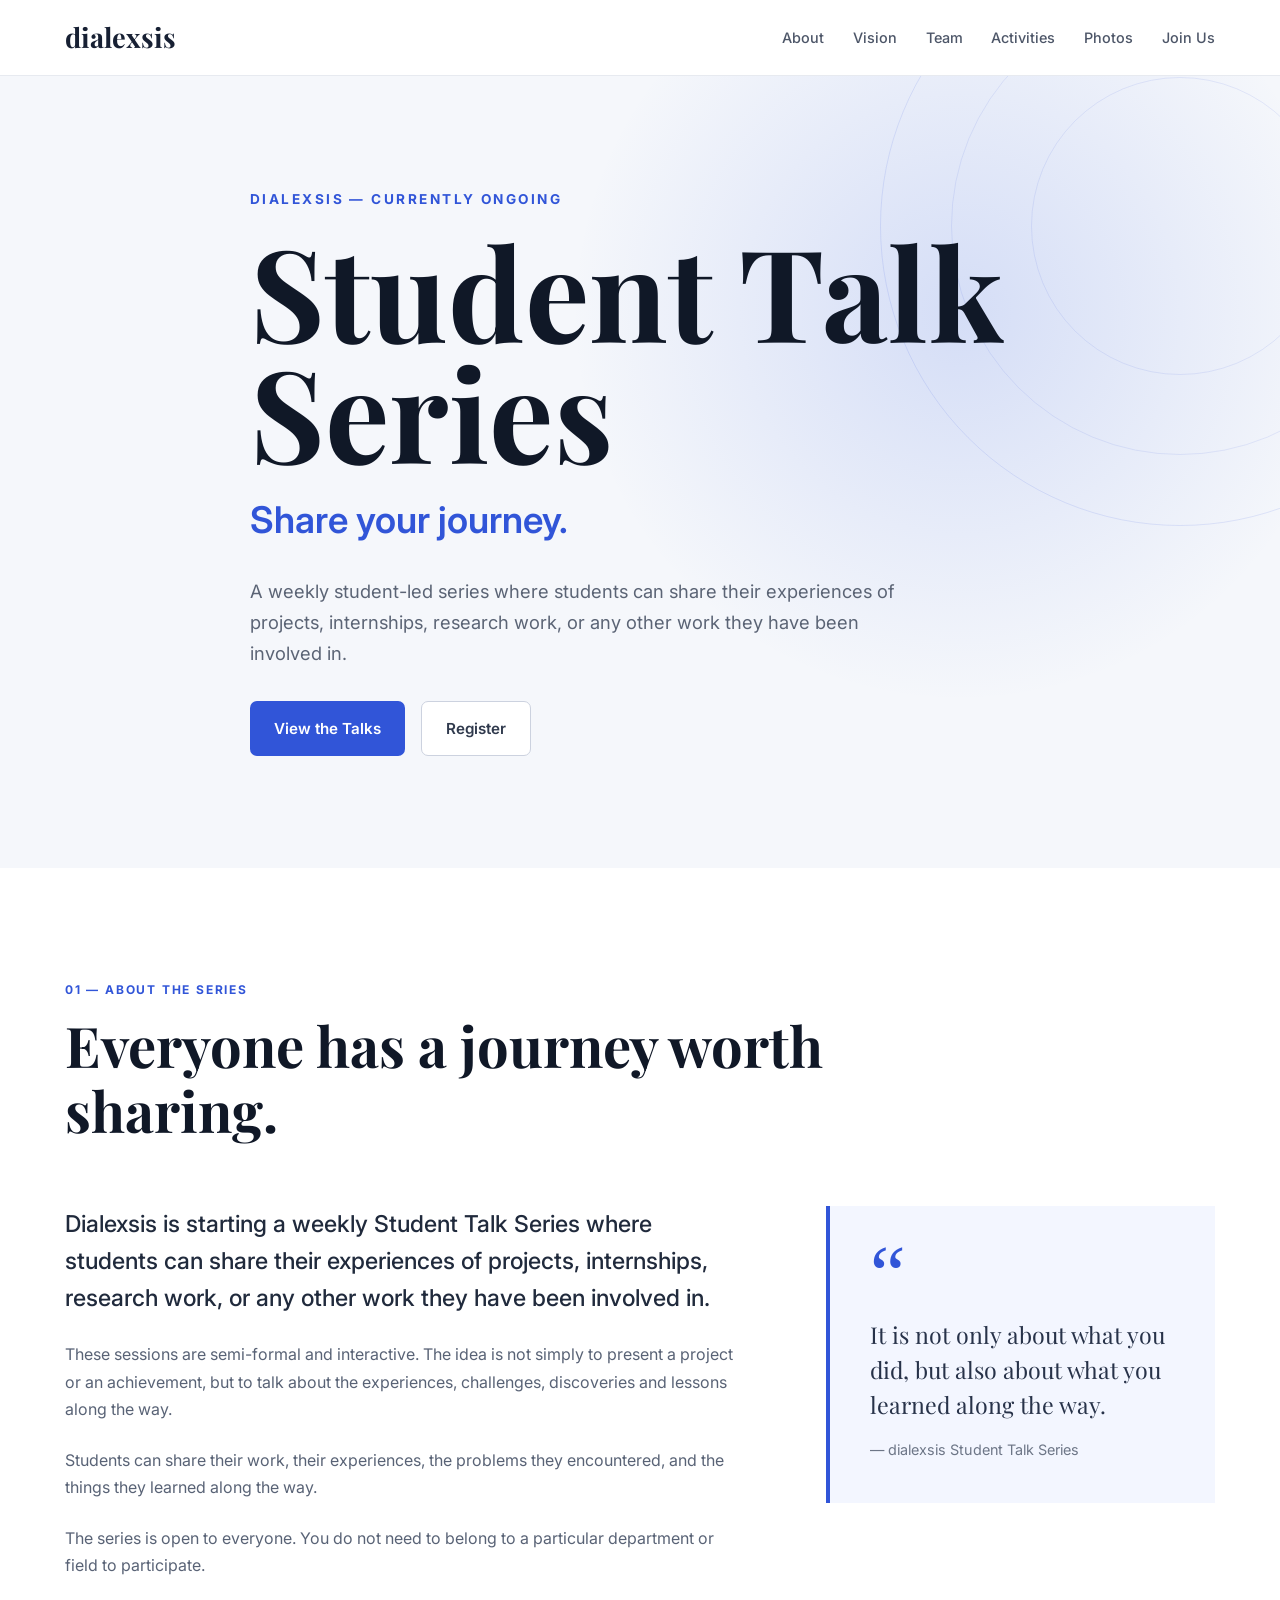
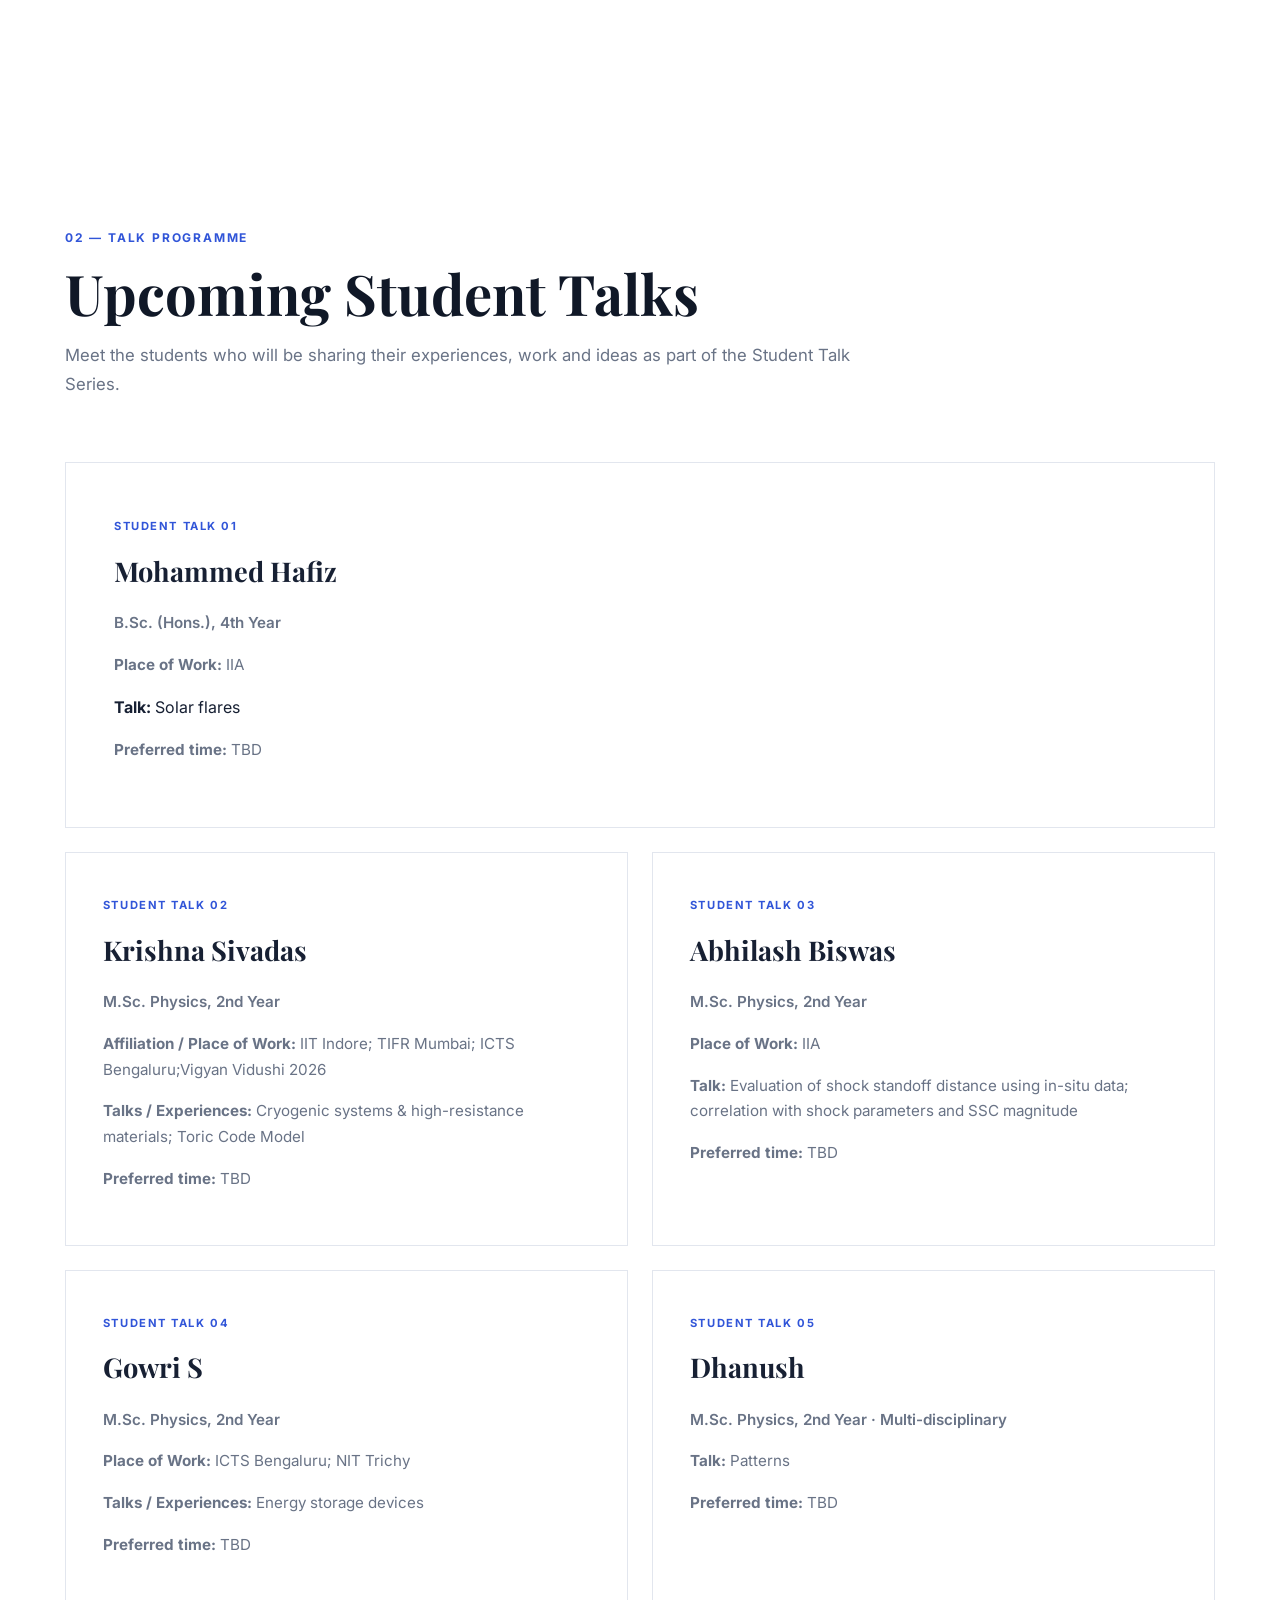
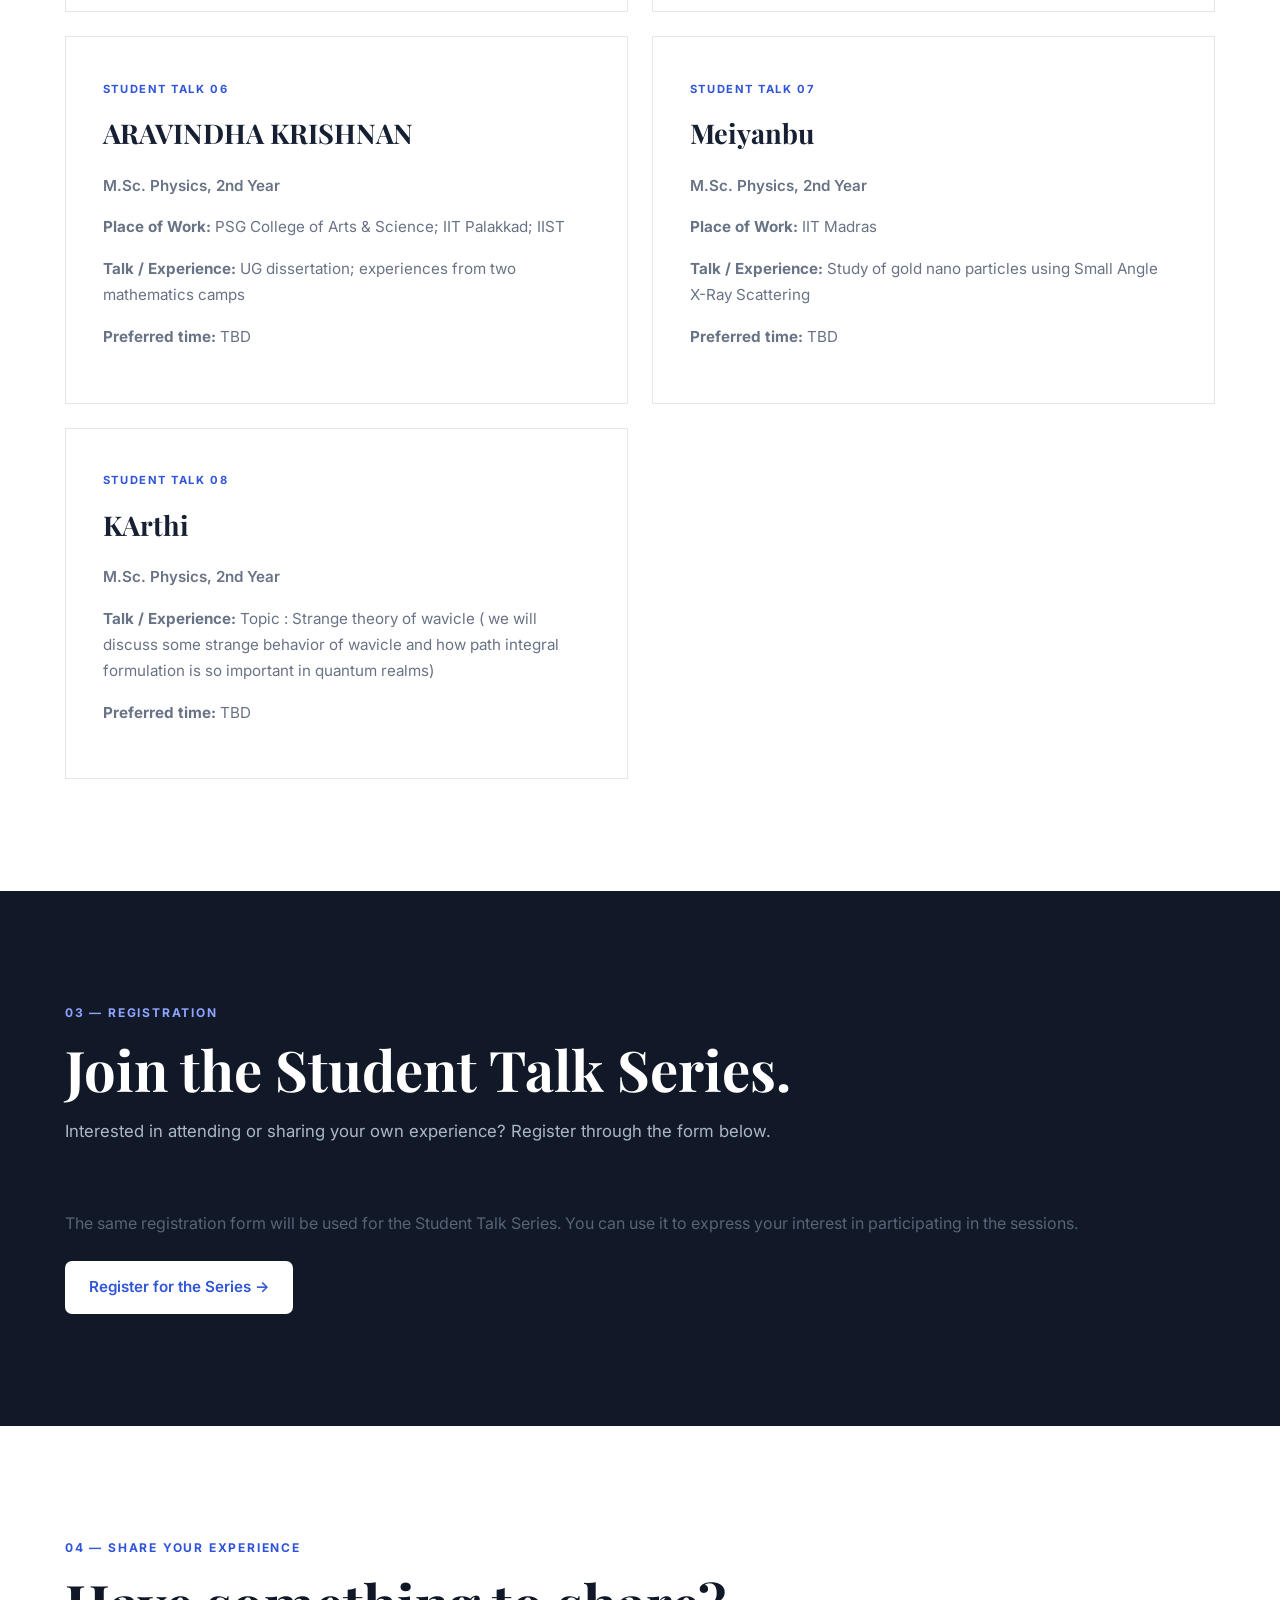
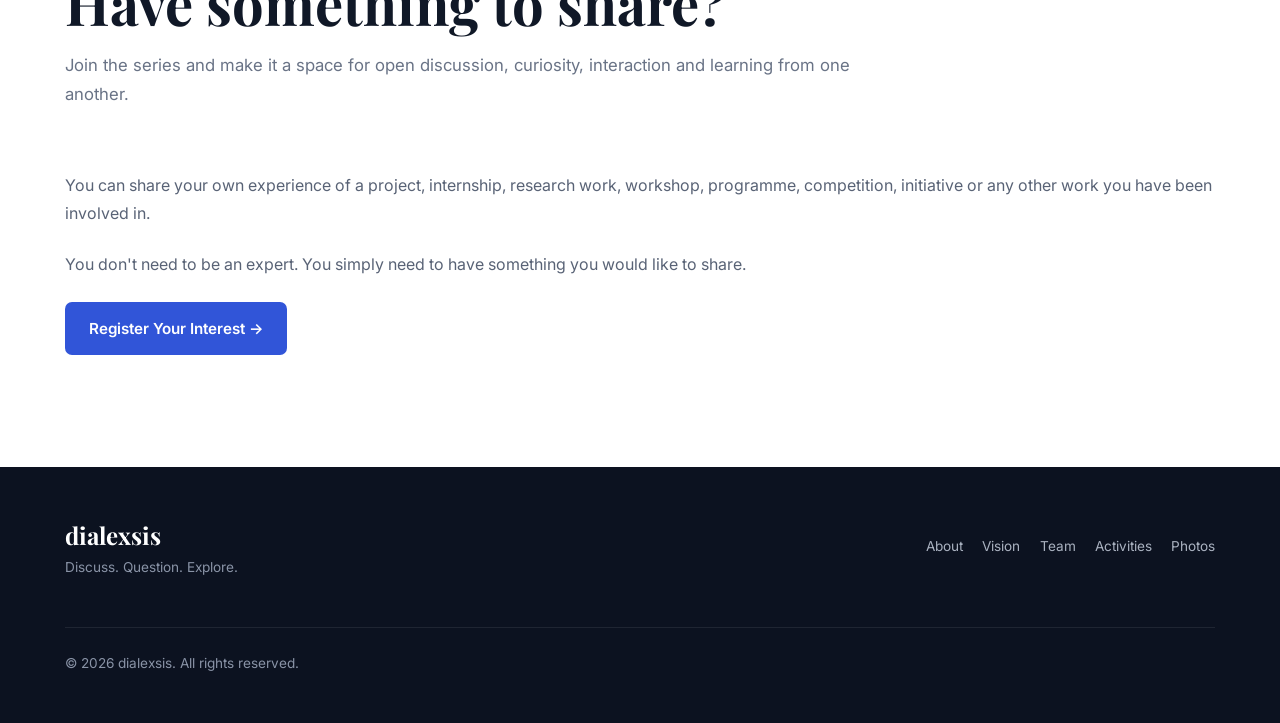
==== commit 198a411e: "Update student-talk-series.html" ====
--- a/student-talk-series.html
+++ b/student-talk-series.html
@@ -290,14 +290,17 @@
                         </span>
 
                         <h3>
-                            Krishna Sivadas
+                           Mohammed Hafiz
                         </h3>
 
                         <p class="team-role">
-                            M.Sc. Physics, 2nd Year · IIA
-                        </p>
-
-                        <p>
+                            B.Sc. (Hons.), 4th Year
+                        <p>
+                            <strong>
+                                Place of Work:
+                            </strong>
+                            IIA
+                        </p>
                             <strong>
                                 Talk:
                             </strong>
@@ -328,7 +331,7 @@
                         </span>
 
                         <h3>
-                            Abhilash Biswas
+                            Krishna Sivadas
                         </h3>
 
                         <p class="team-role">
@@ -339,7 +342,7 @@
                             <strong>
                                 Affiliation / Place of Work:
                             </strong>
-                            IIT Indore; TIFR Mumbai; ICTS Bengaluru
+                            IIT Indore; TIFR Mumbai; ICTS Bengaluru;Vigyan Vidushi 2026
                         </p>
 
                         <p>
@@ -348,7 +351,6 @@
                             </strong>
                             Cryogenic systems &amp;
                             high-resistance materials;
-                            Vigyan Vidushi 2026;
                             Toric Code Model
                         </p>
 
@@ -376,13 +378,18 @@
                         </span>
 
                         <h3>
-                            Gowri S
+                            Abhilash Biswas
                         </h3>
 
                         <p class="team-role">
-                            M.Sc. Physics, 2nd Year · IIT Madras
-                        </p>
-
+                            M.Sc. Physics, 2nd Year
+                        </p>
+                        <p>
+                            <strong>
+                                Place of Work:
+                            </strong>
+                            IIA
+                        </p>
                         <p>
                             <strong>
                                 Talk:
@@ -391,6 +398,7 @@
                             using in-situ data; correlation with
                             shock parameters and SSC magnitude
                         </p>
+    
 
                         <p>
                             <strong>
@@ -416,7 +424,7 @@
                         </span>
 
                         <h3>
-                            MEIYANBU
+                           Gowri S
                         </h3>
 
                         <p class="team-role">
@@ -425,7 +433,7 @@
 
                         <p>
                             <strong>
-                                Affiliation / Place of Work:
+                                Place of Work:
                             </strong>
                             ICTS Bengaluru; NIT Trichy
                         </p>
@@ -434,8 +442,7 @@
                             <strong>
                                 Talks / Experiences:
                             </strong>
-                            Energy storage devices;
-                            study of gold nanoparticles using SAXS
+                            Energy storage devices
                         </p>
 
                         <p>
@@ -509,7 +516,7 @@
 
                         <p>
                             <strong>
-                                Affiliation / Place of Work:
+                                Place of Work:
                             </strong>
                             PSG College of Arts &amp; Science;
                             IIT Palakkad; IIST
@@ -547,20 +554,25 @@
                         </span>
 
                         <h3>
-                            Mohamed Hafiz
+                            Meiyanbu
                         </h3>
 
                         <p class="team-role">
-                            B.Sc. (Hons.), 4th Year
+                            M.Sc. Physics, 2nd Year
+                        </p>
+
+                        <p>
+                            <strong>
+                                Place of Work:
+                            </strong>
+                            IIT Madras
                         </p>
 
                         <p>
                             <strong>
                                 Talk / Experience:
                             </strong>
-                            Nonlinear dynamics &amp; integrable
-                            systems (Nonlinear Schrödinger Equation);
-                            Mathematica &amp; LaTeX
+                            Study of gold nano particles using Small Angle X-Ray Scattering
                         </p>
 
                         <p>
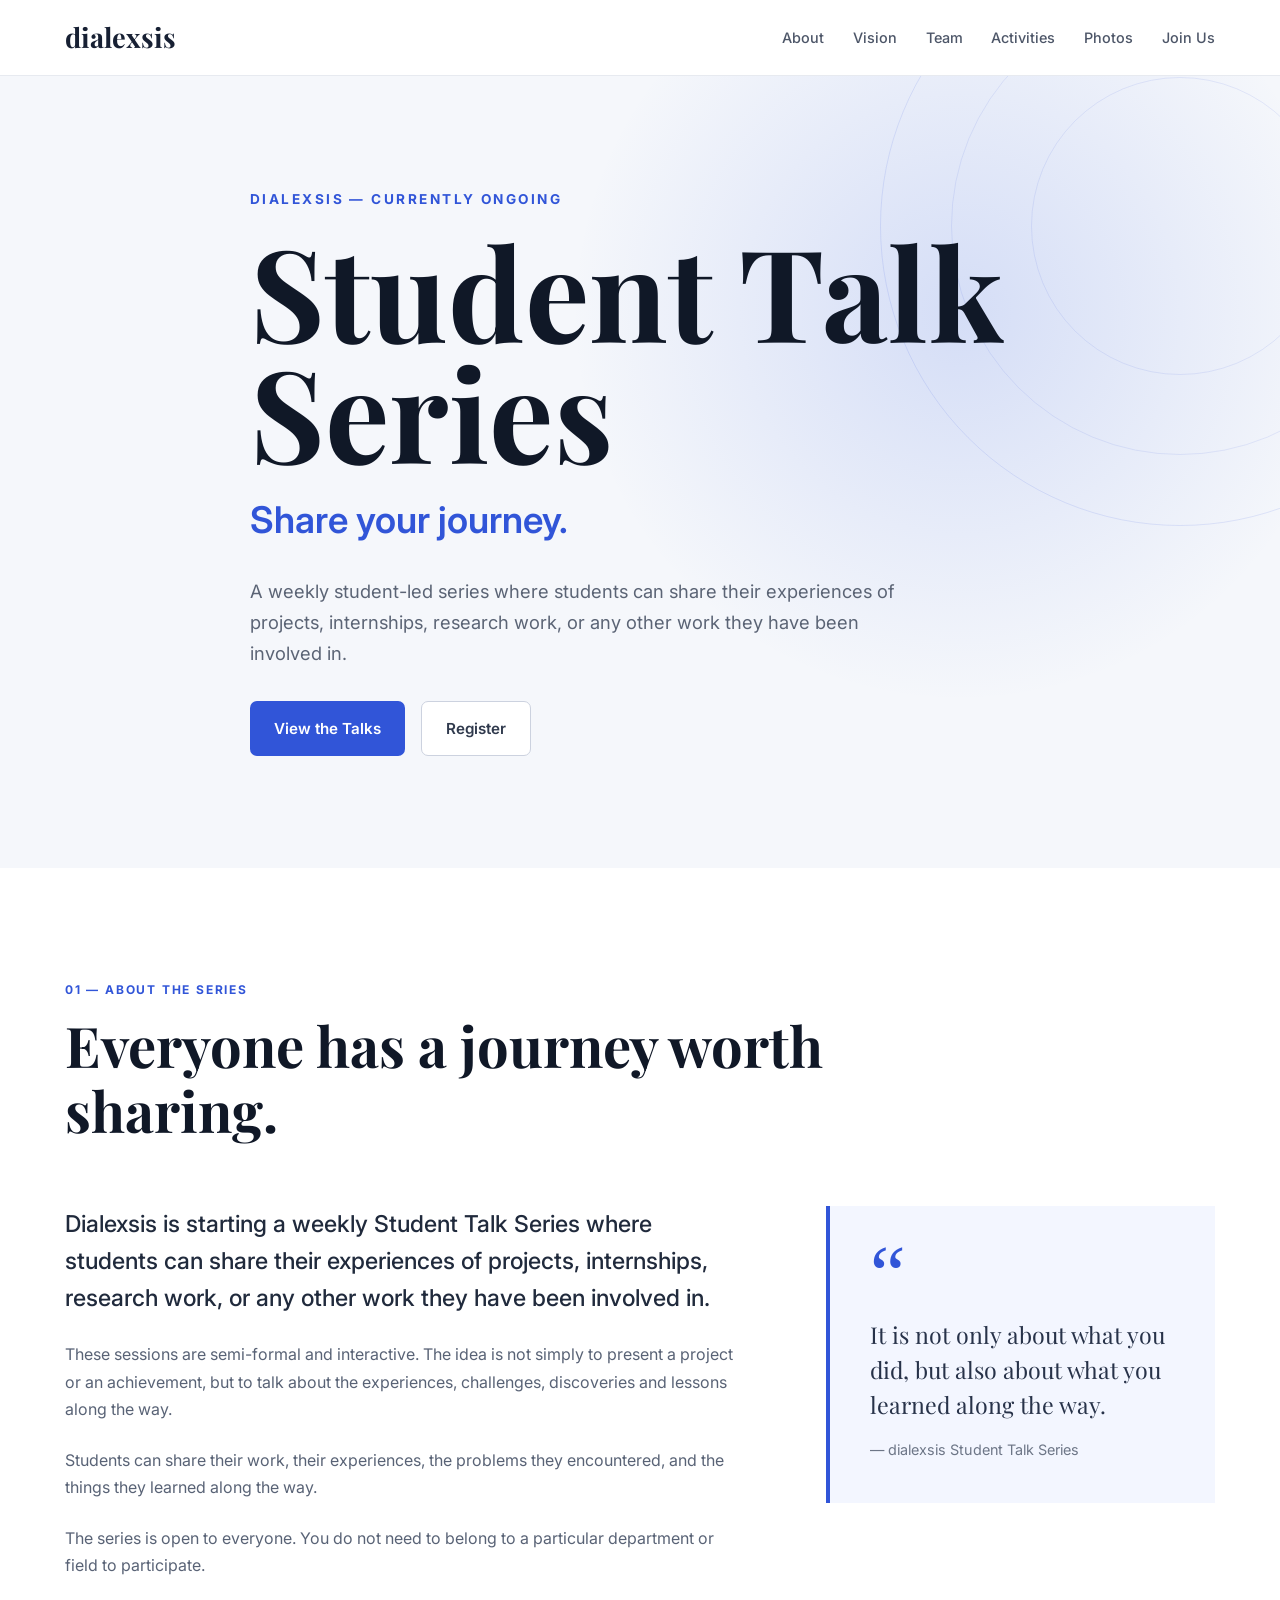
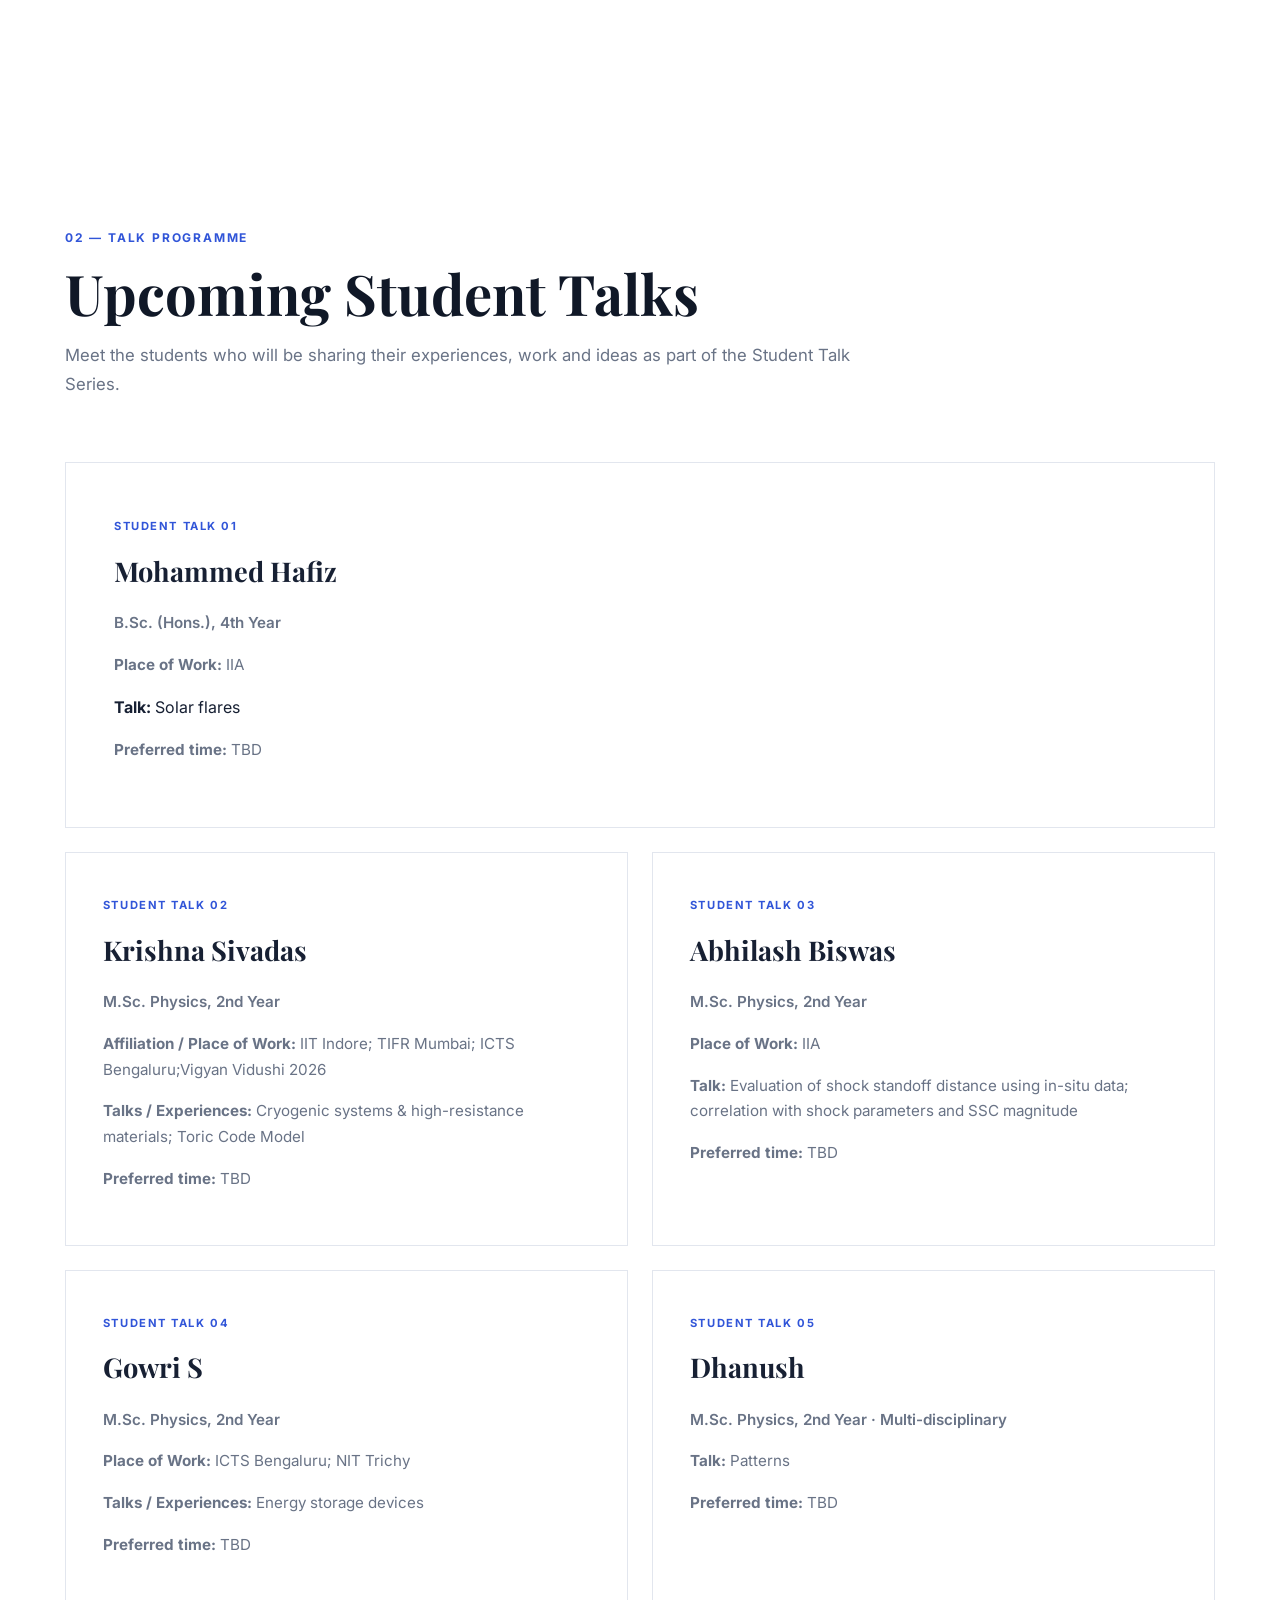
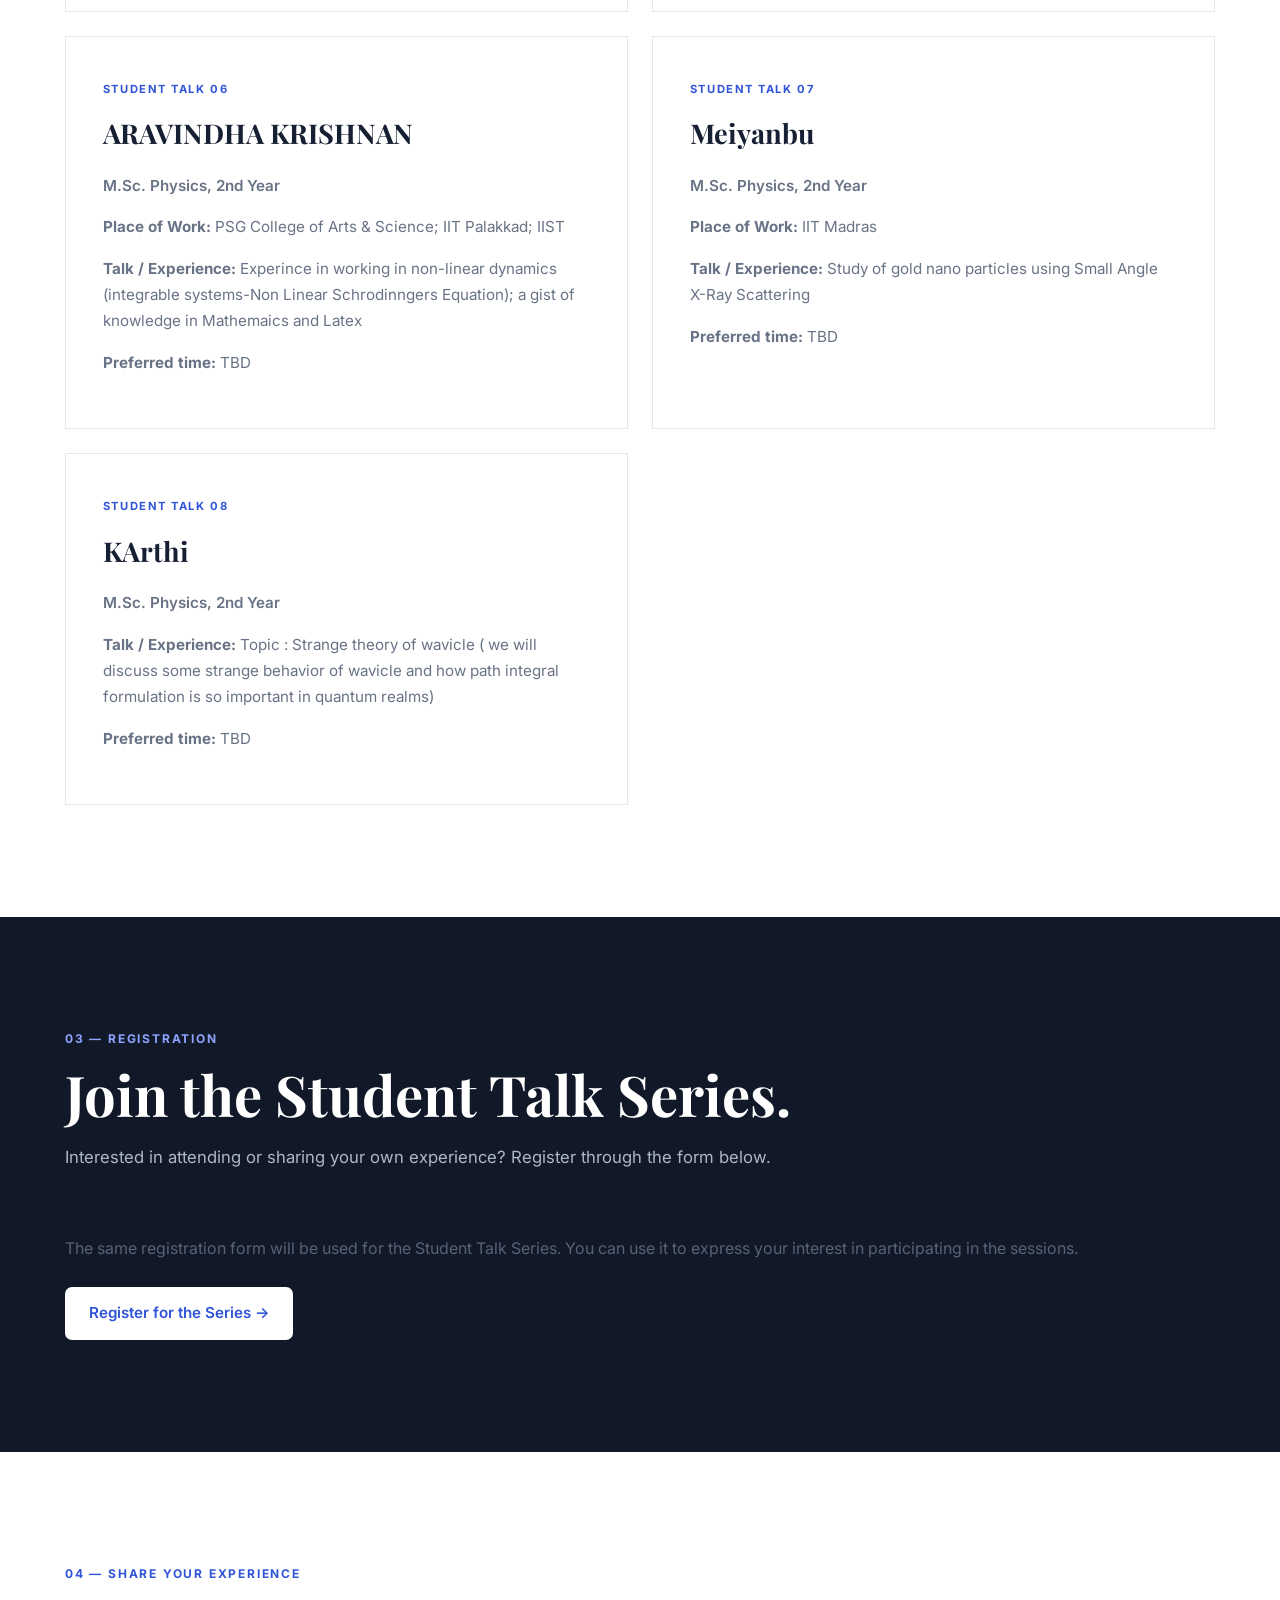
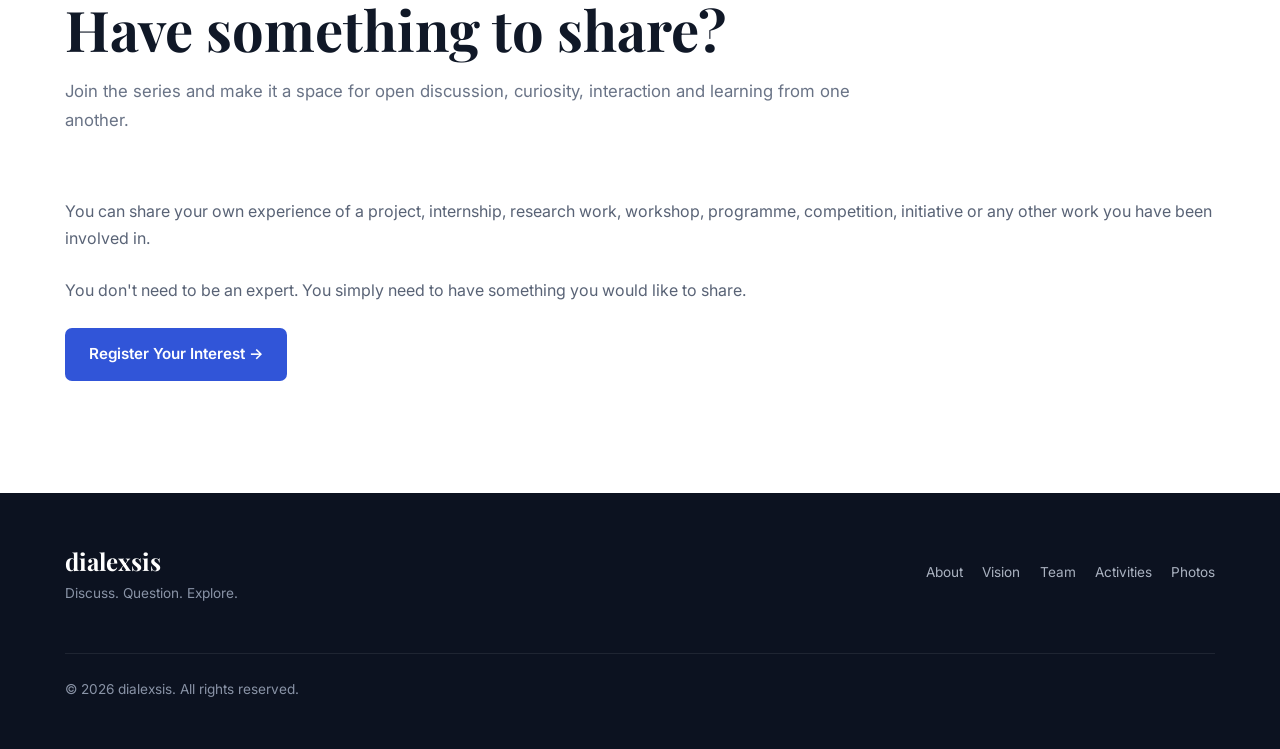
==== commit 709ed72b: "Update student-talk-series.html" ====
--- a/student-talk-series.html
+++ b/student-talk-series.html
@@ -526,8 +526,7 @@
                             <strong>
                                 Talk / Experience:
                             </strong>
-                            UG dissertation; experiences from
-                            two mathematics camps
+                           Experince in working in non-linear dynamics (integrable systems-Non Linear Schrodinngers Equation); a gist of knowledge in Mathemaics and Latex
                         </p>
 
                         <p>
